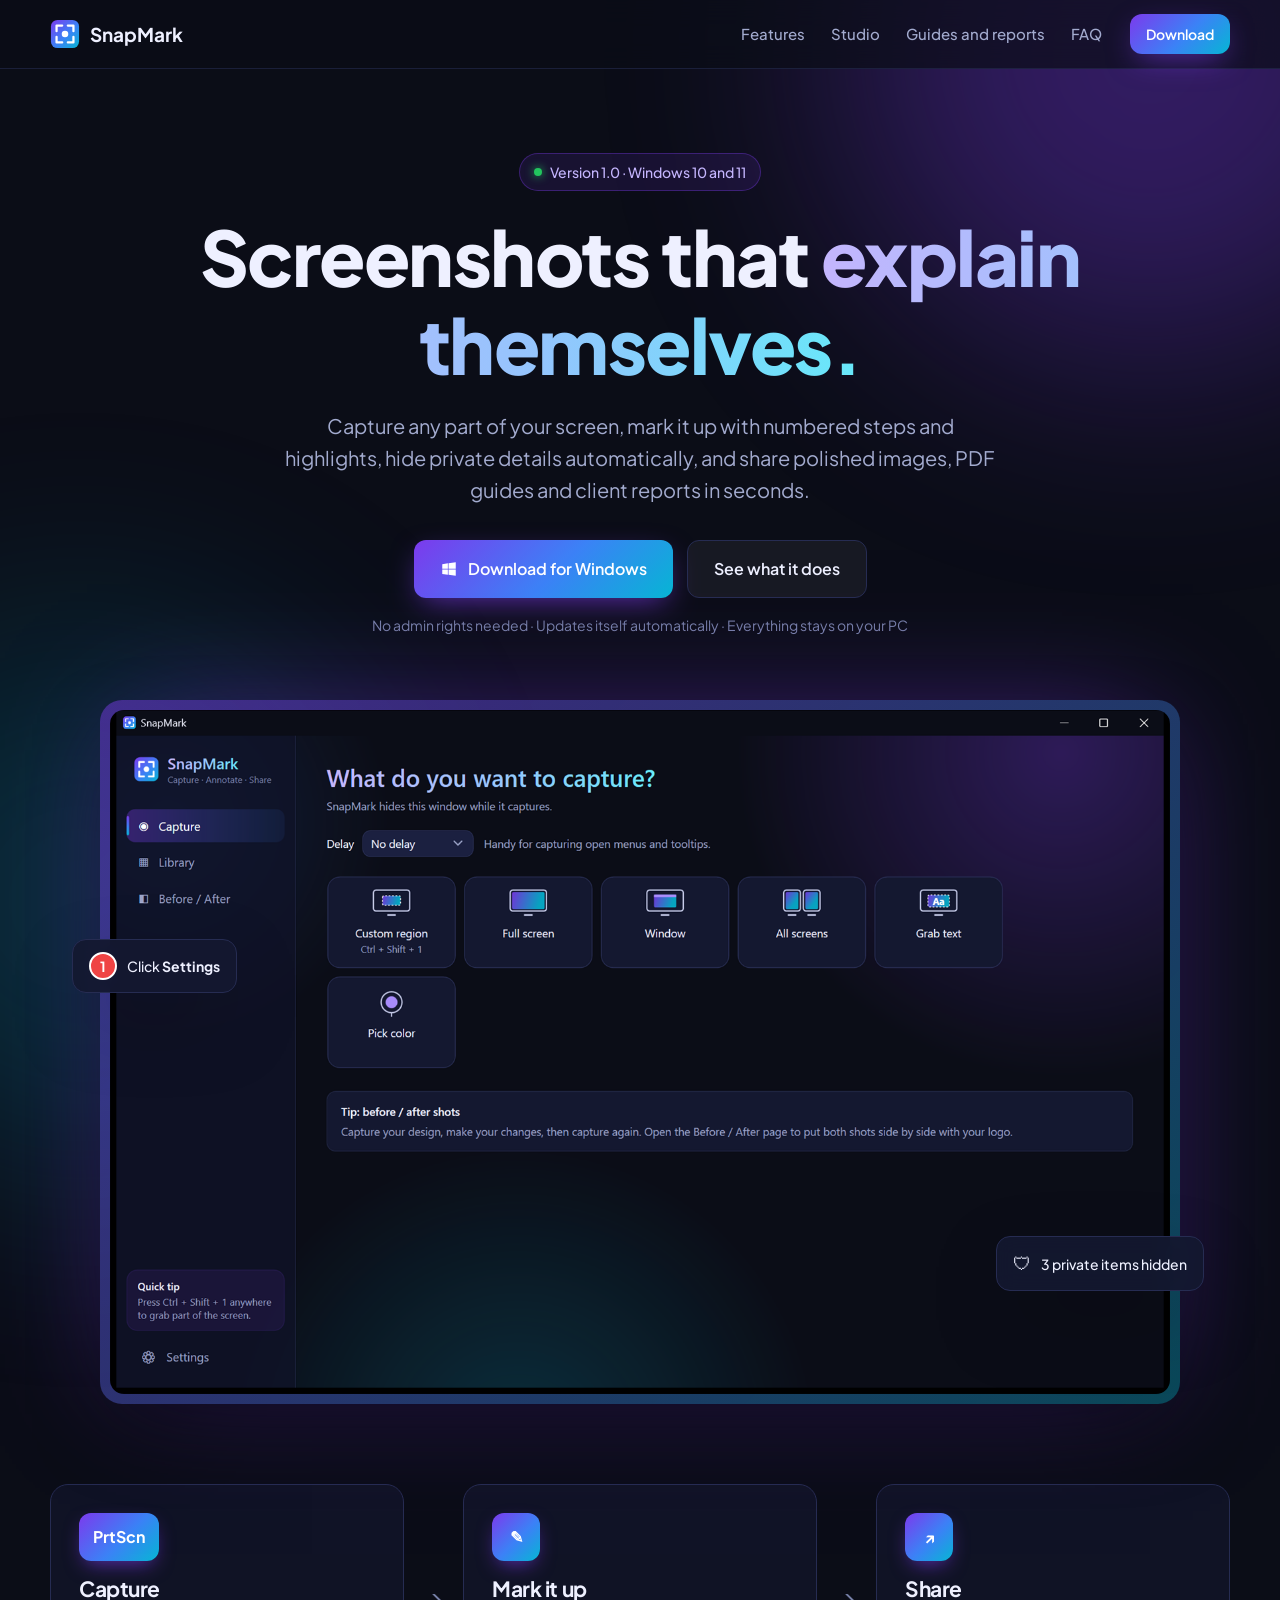
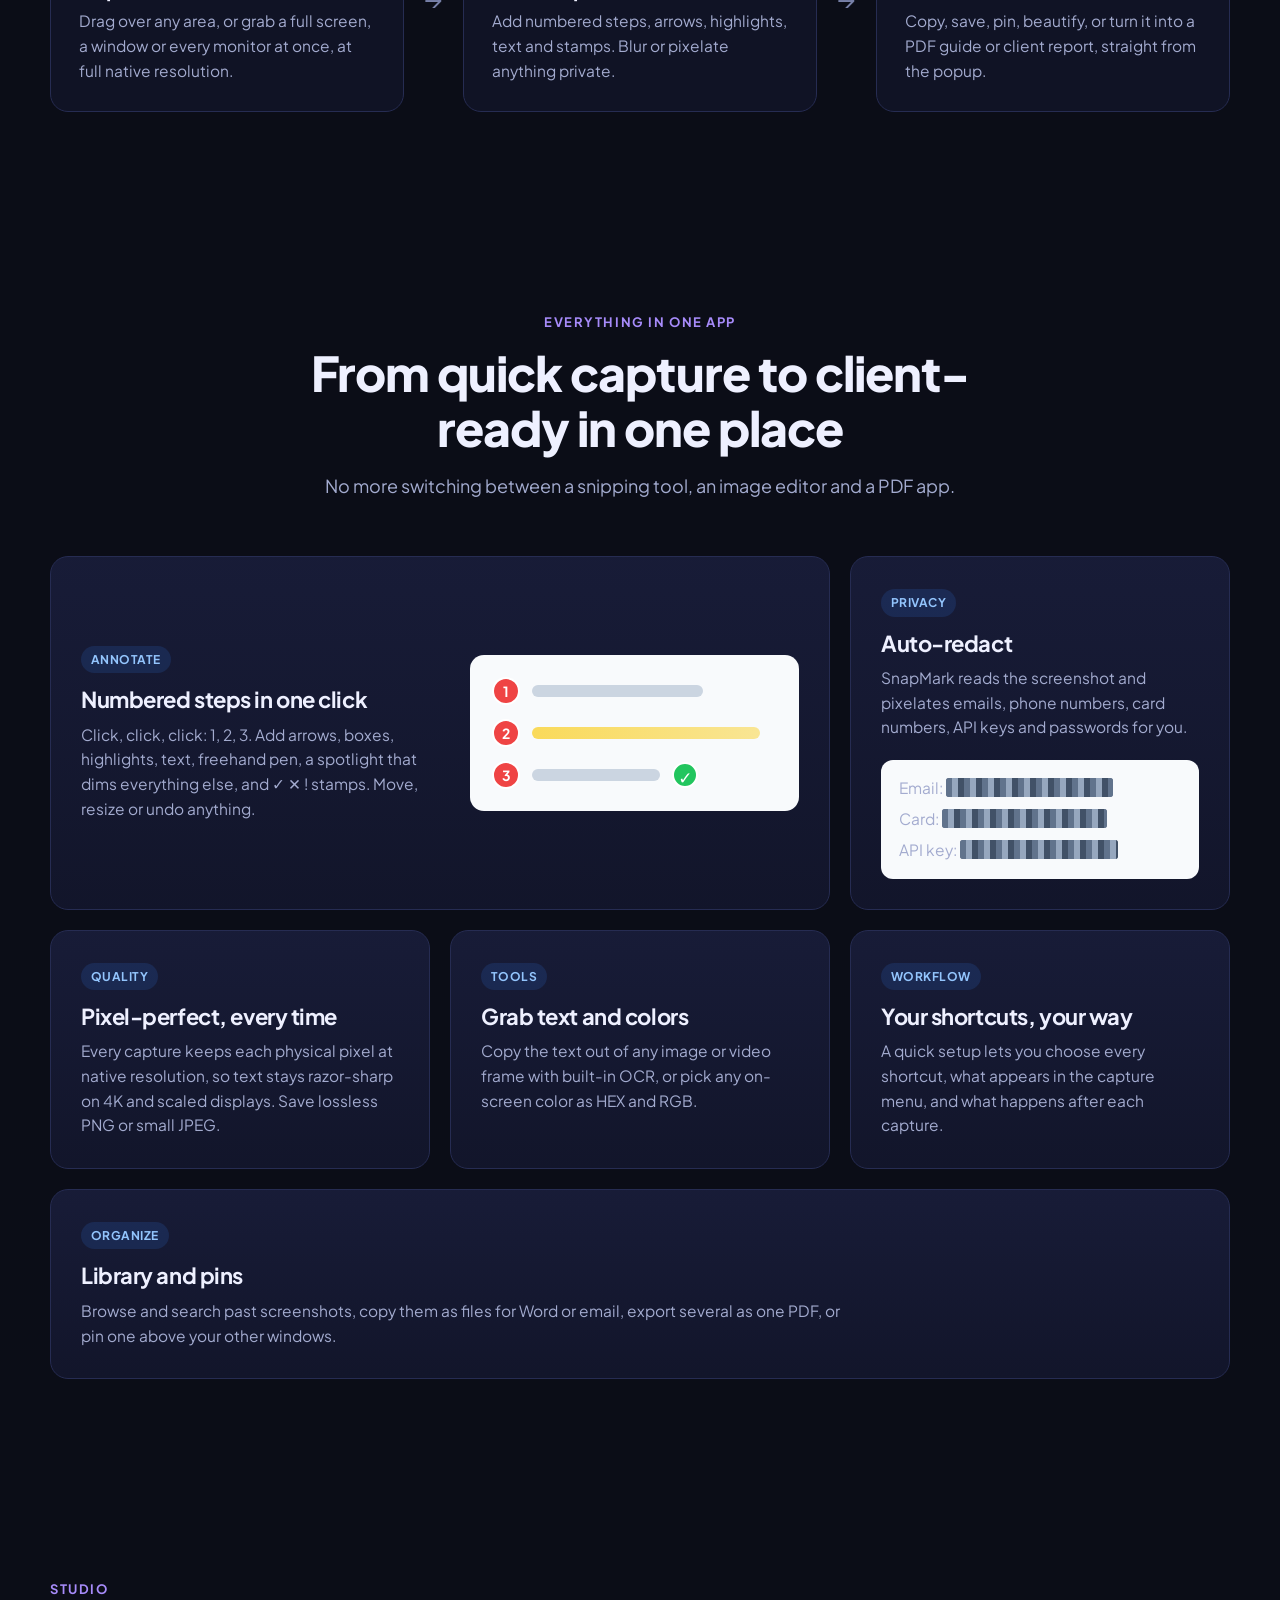
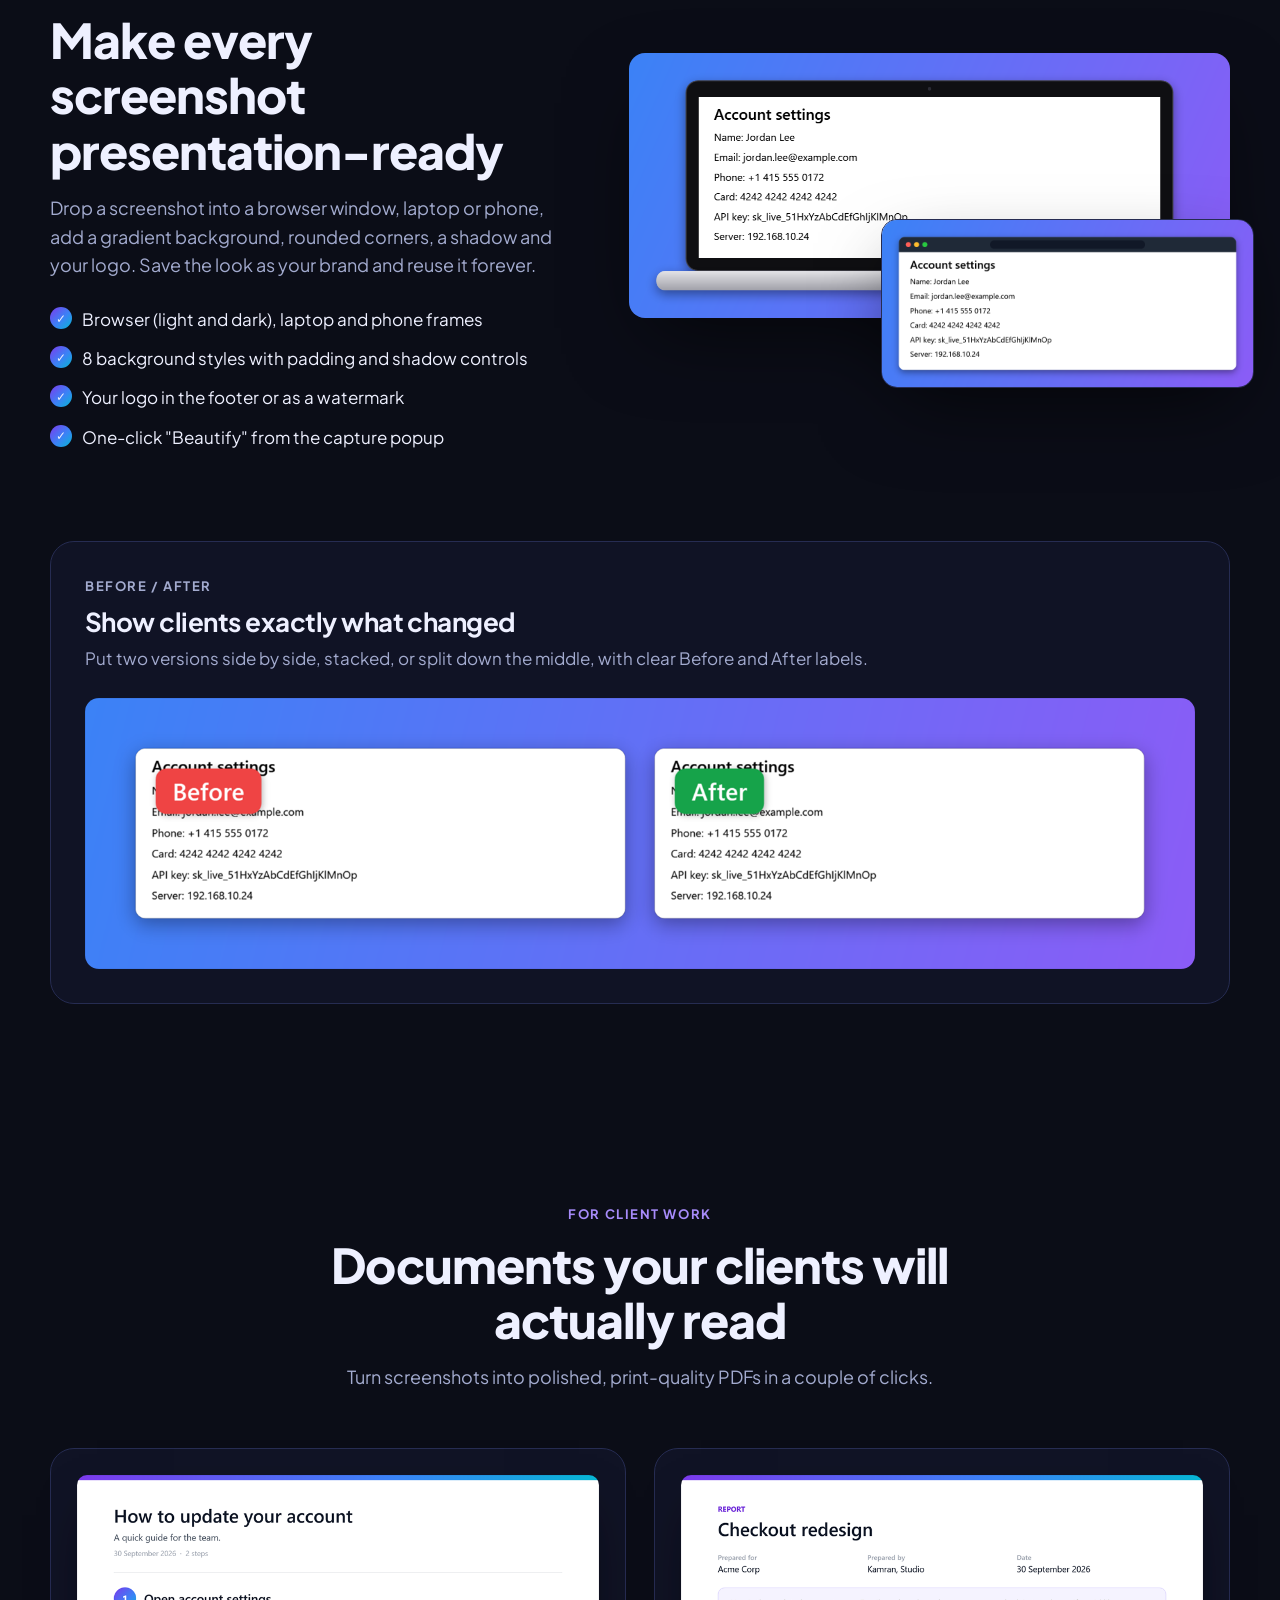
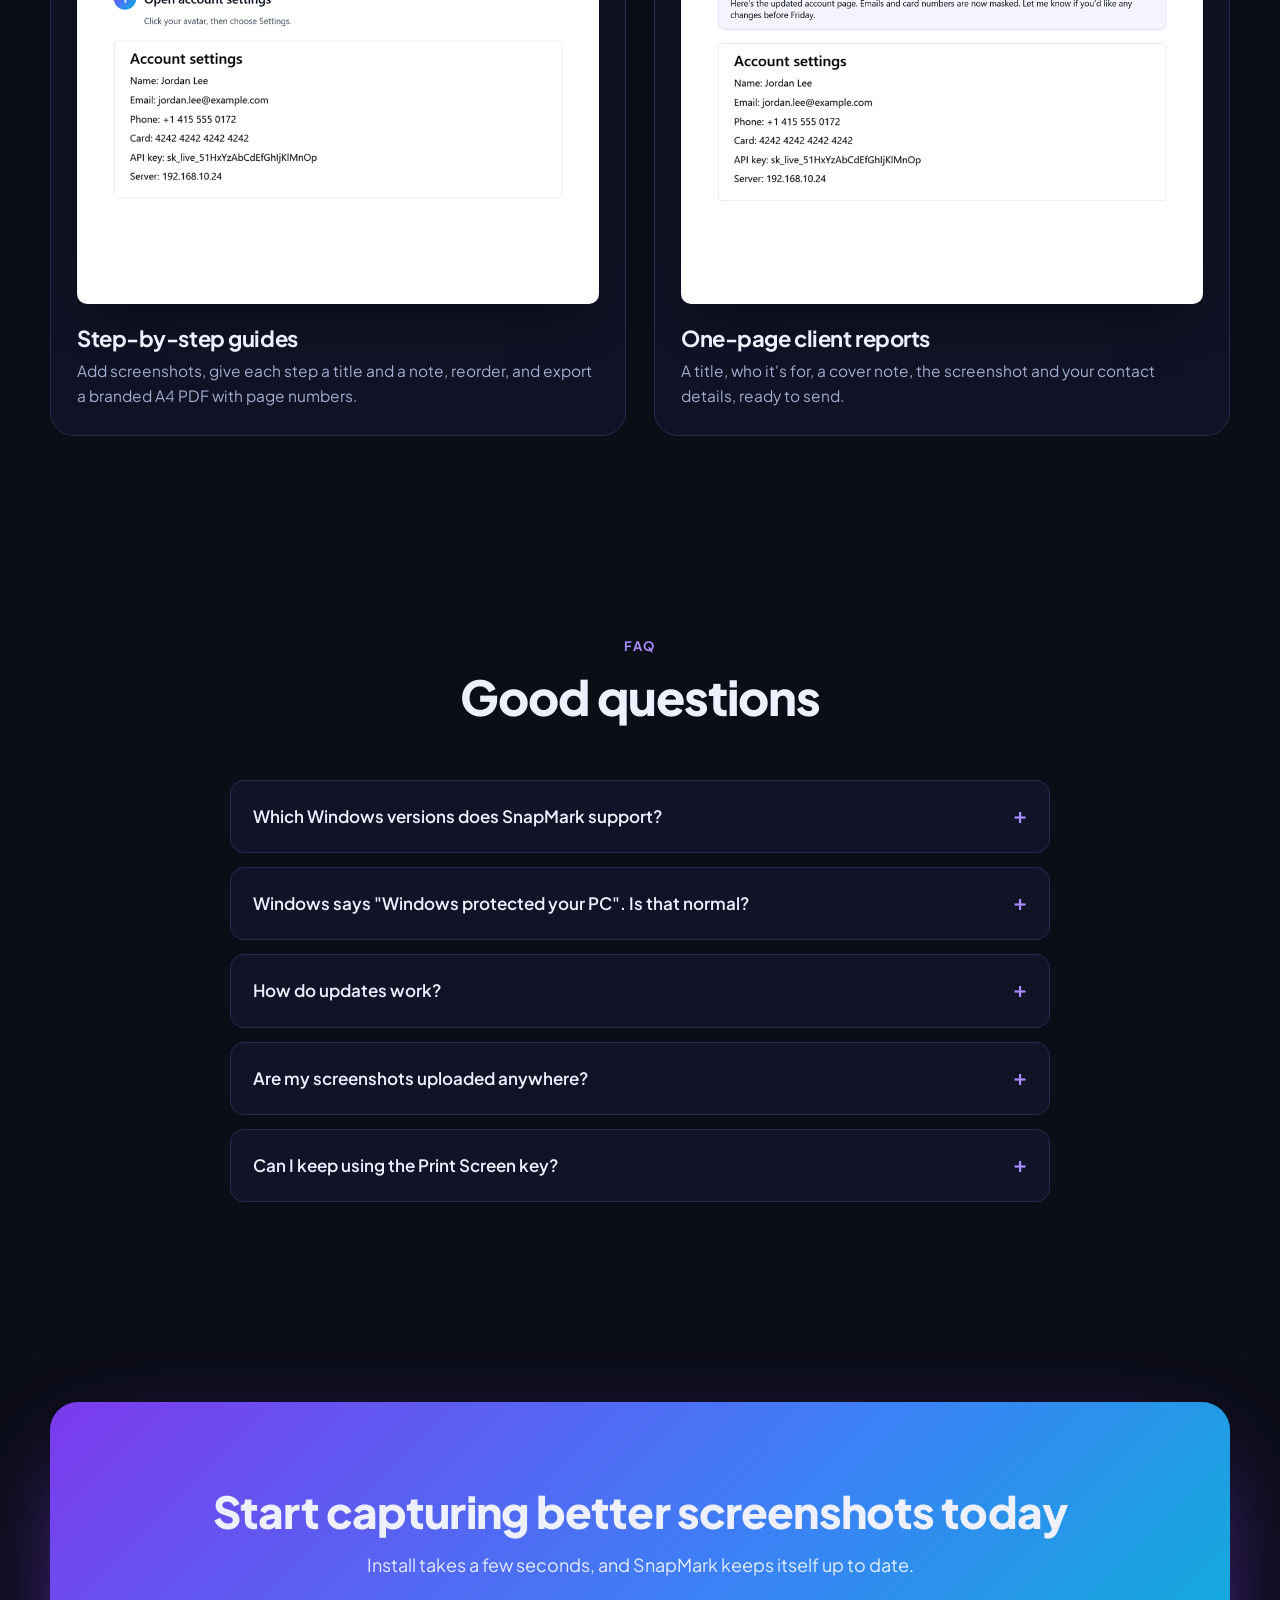
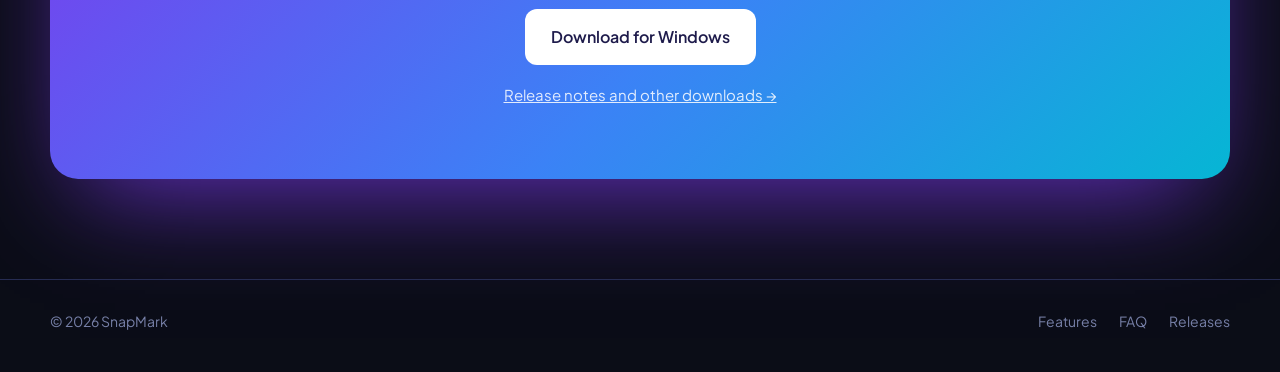
==== index.html @ e8f39f3c "Add SnapMark landing page Static site: hero with the app window, how it works, feature grid, studio " ====
<!doctype html>
<html lang="en">
<head>
  <meta charset="utf-8">
  <meta name="viewport" content="width=device-width, initial-scale=1">
  <title>SnapMark: screenshots that explain themselves</title>
  <meta name="description" content="SnapMark is an all-in-one screen capture app for Windows: numbered steps, highlights, auto-redact, beautiful device mockups, before/after comparisons, step-by-step PDF guides and client reports.">
  <meta name="theme-color" content="#0B0D17">
  <meta property="og:title" content="SnapMark: screenshots that explain themselves">
  <meta property="og:description" content="Capture, annotate and share polished screenshots on Windows. Steps, redaction, mockups, PDF guides and client reports in one app.">
  <meta property="og:image" content="assets/img/app-window.png">
  <meta property="og:type" content="website">
  <link rel="icon" href="favicon.ico">
  <link rel="preconnect" href="https://fonts.googleapis.com">
  <link rel="preconnect" href="https://fonts.gstatic.com" crossorigin>
  <link href="https://fonts.googleapis.com/css2?family=Plus+Jakarta+Sans:wght@400;500;600;700;800&display=swap" rel="stylesheet">
  <link rel="stylesheet" href="styles.css">
  <script>document.documentElement.classList.add('js');</script>
</head>
<body>
  <div class="glow glow-a" aria-hidden="true"></div>
  <div class="glow glow-b" aria-hidden="true"></div>

  <!-- Navigation -->
  <header class="nav" id="top">
    <div class="container nav-inner">
      <a class="brand" href="#top" aria-label="SnapMark home">
        <svg class="logo" viewBox="0 0 32 32" aria-hidden="true">
          <defs>
            <linearGradient id="lg" x1="0" y1="0" x2="1" y2="1">
              <stop offset="0" stop-color="#7C3AED"/><stop offset=".55" stop-color="#3B82F6"/><stop offset="1" stop-color="#06B6D4"/>
            </linearGradient>
          </defs>
          <rect x="1" y="1" width="30" height="30" rx="7" fill="url(#lg)"/>
          <path d="M7 13V7h6M19 7h6v6M7 19v6h6M25 19v6h-6" fill="none" stroke="#fff" stroke-width="2.4" stroke-linecap="round" stroke-linejoin="round"/>
          <circle cx="16" cy="16" r="3.5" fill="#fff"/>
        </svg>
        <span>SnapMark</span>
      </a>
      <nav class="nav-links" aria-label="Main">
        <a href="#features">Features</a>
        <a href="#studio">Studio</a>
        <a href="#share">Guides and reports</a>
        <a href="#faq">FAQ</a>
      </nav>
      <a class="btn btn-primary btn-sm" href="https://github.com/kamrancreation/SnapMark-releases/releases/latest/download/SnapMark-win-Setup.exe">Download</a>
    </div>
  </header>

  <main>
    <!-- Hero -->
    <section class="hero">
      <div class="container hero-inner">
        <p class="pill reveal"><span class="dot"></span> Version 1.0 · Windows 10 and 11</p>
        <h1 class="reveal">Screenshots that <span class="gradient-text">explain themselves.</span></h1>
        <p class="lead reveal">Capture any part of your screen, mark it up with numbered steps and highlights, hide private details automatically, and share polished images, PDF guides and client reports in seconds.</p>
        <div class="hero-cta reveal">
          <a class="btn btn-primary btn-lg" href="https://github.com/kamrancreation/SnapMark-releases/releases/latest/download/SnapMark-win-Setup.exe">
            <svg viewBox="0 0 24 24" aria-hidden="true"><path d="M3 5.5 10.5 4.4v7.1H3V5.5Zm0 13 7.5 1.1v-7H3v5.9Zm8.4 1.2L21 21v-8.4h-9.6v7.1Zm0-15.4v7.2H21V3l-9.6 1.3Z" fill="currentColor"/></svg>
            Download for Windows
          </a>
          <a class="btn btn-ghost btn-lg" href="#features">See what it does</a>
        </div>
        <p class="fine reveal">No admin rights needed · Updates itself automatically · Everything stays on your PC</p>

        <div class="hero-shot reveal">
          <div class="shot-frame">
            <img src="assets/img/app-window.png" width="1600" height="1032" alt="The SnapMark app window, showing capture options for custom region, full screen, window, all screens, grab text and pick color.">
          </div>
          <div class="float-card float-a" aria-hidden="true">
            <span class="step-badge">1</span><span>Click <b>Settings</b></span>
          </div>
          <div class="float-card float-b" aria-hidden="true">
            <span class="shield">🛡</span><span>3 private items hidden</span>
          </div>
        </div>
      </div>
    </section>

    <!-- How it works -->
    <section class="section how">
      <div class="container">
        <div class="how-grid">
          <div class="how-step reveal">
            <kbd>PrtScn</kbd>
            <h3>Capture</h3>
            <p>Drag over any area, or grab a full screen, a window or every monitor at once, at full native resolution.</p>
          </div>
          <div class="how-arrow" aria-hidden="true">→</div>
          <div class="how-step reveal">
            <span class="how-icon">✎</span>
            <h3>Mark it up</h3>
            <p>Add numbered steps, arrows, highlights, text and stamps. Blur or pixelate anything private.</p>
          </div>
          <div class="how-arrow" aria-hidden="true">→</div>
          <div class="how-step reveal">
            <span class="how-icon">↗</span>
            <h3>Share</h3>
            <p>Copy, save, pin, beautify, or turn it into a PDF guide or client report, straight from the popup.</p>
          </div>
        </div>
      </div>
    </section>

    <!-- Features -->
    <section class="section" id="features">
      <div class="container">
        <div class="section-head reveal">
          <p class="eyebrow">Everything in one app</p>
          <h2>From quick capture to client-ready in one place</h2>
          <p class="sub">No more switching between a snipping tool, an image editor and a PDF app.</p>
        </div>

        <div class="bento">
          <article class="card card-wide reveal">
            <div class="card-copy">
              <span class="tag">Annotate</span>
              <h3>Numbered steps in one click</h3>
              <p>Click, click, click: 1, 2, 3. Add arrows, boxes, highlights, text, freehand pen, a spotlight that dims everything else, and ✓ ✕ ! stamps. Move, resize or undo anything.</p>
            </div>
            <div class="steps-demo" aria-hidden="true">
              <div class="demo-line"><span class="step-badge">1</span><span class="bar w60"></span></div>
              <div class="demo-line"><span class="step-badge">2</span><span class="bar w80 hl"></span></div>
              <div class="demo-line"><span class="step-badge">3</span><span class="bar w45"></span><span class="stamp ok">✓</span></div>
            </div>
          </article>

          <article class="card reveal">
            <span class="tag">Privacy</span>
            <h3>Auto-redact</h3>
            <p>SnapMark reads the screenshot and pixelates emails, phone numbers, card numbers, API keys and passwords for you.</p>
            <div class="redact-demo" aria-hidden="true">
              <p>Email: <span class="px">jordan@example.com</span></p>
              <p>Card: <span class="px">4242 4242 4242 4242</span></p>
              <p>API key: <span class="px">sk_live_51HxYzAbCd</span></p>
            </div>
          </article>

          <article class="card reveal">
            <span class="tag">Quality</span>
            <h3>Pixel-perfect, every time</h3>
            <p>Every capture keeps each physical pixel at native resolution, so text stays razor-sharp on 4K and scaled displays. Save lossless PNG or small JPEG.</p>
          </article>

          <article class="card reveal">
            <span class="tag">Tools</span>
            <h3>Grab text and colors</h3>
            <p>Copy the text out of any image or video frame with built-in OCR, or pick any on-screen color as HEX and RGB.</p>
          </article>

          <article class="card reveal">
            <span class="tag">Workflow</span>
            <h3>Your shortcuts, your way</h3>
            <p>A quick setup lets you choose every shortcut, what appears in the capture menu, and what happens after each capture.</p>
          </article>

          <article class="card card-full reveal">
            <span class="tag">Organize</span>
            <h3>Library and pins</h3>
            <p>Browse and search past screenshots, copy them as files for Word or email, export several as one PDF, or pin one above your other windows.</p>
          </article>
        </div>
      </div>
    </section>

    <!-- Studio -->
    <section class="section" id="studio">
      <div class="container">
        <div class="split">
          <div class="split-copy reveal">
            <p class="eyebrow">Studio</p>
            <h2>Make every screenshot presentation-ready</h2>
            <p class="sub">Drop a screenshot into a browser window, laptop or phone, add a gradient background, rounded corners, a shadow and your logo. Save the look as your brand and reuse it forever.</p>
            <ul class="checks">
              <li>Browser (light and dark), laptop and phone frames</li>
              <li>8 background styles with padding and shadow controls</li>
              <li>Your logo in the footer or as a watermark</li>
              <li>One-click "Beautify" from the capture popup</li>
            </ul>
          </div>
          <div class="mockup-stack reveal">
            <img class="m1" src="assets/img/mockup-laptop.png" width="1171" height="516" alt="A screenshot shown inside a laptop frame on a blue-violet gradient background.">
            <img class="m2" src="assets/img/mockup-browser.png" width="990" height="444" alt="A screenshot shown inside a dark browser window frame.">
          </div>
        </div>

        <div class="before-after reveal">
          <div class="ba-copy">
            <p class="eyebrow">Before / After</p>
            <h3>Show clients exactly what changed</h3>
            <p>Put two versions side by side, stacked, or split down the middle, with clear Before and After labels.</p>
          </div>
          <img src="assets/img/before-after.png" width="1600" height="391" alt="Two screenshots side by side labelled Before and After on a gradient background.">
        </div>
      </div>
    </section>

    <!-- Guides and reports -->
    <section class="section" id="share">
      <div class="container">
        <div class="section-head reveal">
          <p class="eyebrow">For client work</p>
          <h2>Documents your clients will actually read</h2>
          <p class="sub">Turn screenshots into polished, print-quality PDFs in a couple of clicks.</p>
        </div>
        <div class="docs">
          <figure class="doc reveal">
            <img src="assets/img/step-guide.png" width="900" height="1273" alt="An A4 step-by-step guide page with a title, a numbered step, a note and a screenshot.">
            <figcaption>
              <h3>Step-by-step guides</h3>
              <p>Add screenshots, give each step a title and a note, reorder, and export a branded A4 PDF with page numbers.</p>
            </figcaption>
          </figure>
          <figure class="doc reveal">
            <img src="assets/img/client-report.png" width="900" height="1273" alt="A one-page client report with a title, prepared for and by, date, a cover note, a screenshot and contact details.">
            <figcaption>
              <h3>One-page client reports</h3>
              <p>A title, who it's for, a cover note, the screenshot and your contact details, ready to send.</p>
            </figcaption>
          </figure>
        </div>
      </div>
    </section>

    <!-- FAQ -->
    <section class="section" id="faq">
      <div class="container narrow">
        <div class="section-head reveal">
          <p class="eyebrow">FAQ</p>
          <h2>Good questions</h2>
        </div>
        <div class="faq">
          <details class="reveal">
            <summary>Which Windows versions does SnapMark support?</summary>
            <p>Windows 10 (version 1809 or later) and Windows 11, 64-bit. Nothing else needs installing; SnapMark includes everything it needs.</p>
          </details>
          <details class="reveal">
            <summary>Windows says "Windows protected your PC". Is that normal?</summary>
            <p>Yes. The installer isn't code-signed yet, so Windows SmartScreen shows a warning for new apps. Click <b>More info → Run anyway</b> to continue.</p>
          </details>
          <details class="reveal">
            <summary>How do updates work?</summary>
            <p>SnapMark checks for new versions in the background, downloads them quietly, and asks you to restart when an update is ready. You can also check any time in Settings → About and updates.</p>
          </details>
          <details class="reveal">
            <summary>Are my screenshots uploaded anywhere?</summary>
            <p>No. Screenshots, text recognition and redaction all happen on your PC. There's no account and nothing is sent to a server; the only network request is the update check.</p>
          </details>
          <details class="reveal">
            <summary>Can I keep using the Print Screen key?</summary>
            <p>Yes. If Windows' Snipping Tool already uses PrtScn, turn it off in Windows Settings → Accessibility → Keyboard, or pick a different shortcut in SnapMark's setup.</p>
          </details>
        </div>
      </div>
    </section>

    <!-- Final call to action -->
    <section class="section">
      <div class="container">
        <div class="cta reveal">
          <h2>Start capturing better screenshots today</h2>
          <p>Install takes a few seconds, and SnapMark keeps itself up to date.</p>
          <a class="btn btn-light btn-lg" href="https://github.com/kamrancreation/SnapMark-releases/releases/latest/download/SnapMark-win-Setup.exe">Download for Windows</a>
          <a class="cta-link" href="https://github.com/kamrancreation/SnapMark-releases/releases/latest">Release notes and other downloads →</a>
        </div>
      </div>
    </section>
  </main>

  <footer class="footer">
    <div class="container footer-inner">
      <span>© <span id="year">2026</span> SnapMark</span>
      <nav aria-label="Footer">
        <a href="#features">Features</a>
        <a href="#faq">FAQ</a>
        <a href="https://github.com/kamrancreation/SnapMark-releases/releases/latest">Releases</a>
      </nav>
    </div>
  </footer>

  <script src="script.js"></script>
</body>
</html>
---- styles.css ----
:root {
  --bg: #0b0d17;
  --bg-2: #10132a;
  --surface: #141830;
  --surface-2: #1b2040;
  --border: #262c52;
  --text: #eef0ff;
  --muted: #a3abcf;
  --faint: #7780a8;
  --violet: #7c3aed;
  --blue: #3b82f6;
  --cyan: #06b6d4;
  --grad: linear-gradient(135deg, #7c3aed 0%, #3b82f6 55%, #06b6d4 100%);
  --grad-text: linear-gradient(90deg, #c4b5fd, #93c5fd 55%, #67e8f9);
  --radius: 18px;
  --shadow: 0 30px 80px -20px rgba(0, 0, 0, .6);
}

*, *::before, *::after { box-sizing: border-box; }
html { scroll-behavior: smooth; }
body {
  margin: 0;
  background: var(--bg);
  color: var(--text);
  font-family: "Plus Jakarta Sans", "Segoe UI", system-ui, sans-serif;
  font-size: 17px;
  line-height: 1.6;
  overflow-x: hidden;
  -webkit-font-smoothing: antialiased;
}
img { max-width: 100%; height: auto; display: block; }
a { color: inherit; }
h1, h2, h3 { line-height: 1.15; margin: 0; letter-spacing: -0.02em; }
p { margin: 0; }

.container { width: min(1180px, 100% - 40px); margin-inline: auto; }
.narrow { width: min(820px, 100% - 40px); }

/* Background glows */
.glow { position: fixed; border-radius: 50%; filter: blur(120px); pointer-events: none; z-index: -1; opacity: .55; }
.glow-a { width: 620px; height: 620px; background: #7c3aed; top: -260px; right: -180px; opacity: .35; }
.glow-b { width: 560px; height: 560px; background: #06b6d4; bottom: -280px; left: -200px; opacity: .18; }

/* Buttons */
.btn {
  display: inline-flex; align-items: center; gap: 10px;
  border-radius: 12px; font-weight: 600; text-decoration: none;
  transition: transform .2s ease, box-shadow .2s ease, background .2s ease;
}
.btn svg { width: 18px; height: 18px; }
.btn-sm { padding: 9px 16px; font-size: 14px; }
.btn-lg { padding: 15px 26px; font-size: 16px; }
.btn-primary { background: var(--grad); color: #fff; box-shadow: 0 10px 30px -8px rgba(124, 58, 237, .7); }
.btn-primary:hover { transform: translateY(-2px); box-shadow: 0 16px 40px -8px rgba(124, 58, 237, .85); }
.btn-ghost { background: rgba(255, 255, 255, .05); border: 1px solid var(--border); color: var(--text); }
.btn-ghost:hover { background: rgba(255, 255, 255, .09); }
.btn-light { background: #fff; color: #1e1b4b; }
.btn-light:hover { transform: translateY(-2px); }
.btn:focus-visible, a:focus-visible, summary:focus-visible { outline: 2px solid #a78bfa; outline-offset: 3px; }

/* Navigation */
.nav { position: sticky; top: 0; z-index: 50; backdrop-filter: blur(14px); background: rgba(11, 13, 23, .7); border-bottom: 1px solid rgba(38, 44, 82, .6); }
.nav-inner { display: flex; align-items: center; gap: 28px; height: 68px; }
.brand { display: flex; align-items: center; gap: 10px; font-weight: 700; font-size: 19px; text-decoration: none; }
.logo { width: 30px; height: 30px; }
.nav-links { display: flex; gap: 26px; margin-left: auto; }
.nav-links a { color: var(--muted); text-decoration: none; font-size: 15px; font-weight: 500; }
.nav-links a:hover { color: var(--text); }

/* Hero */
.hero { padding: 84px 0 40px; text-align: center; }
.pill {
  display: inline-flex; align-items: center; gap: 8px; padding: 7px 14px; border-radius: 999px;
  background: rgba(124, 58, 237, .12); border: 1px solid rgba(124, 58, 237, .35); color: #c4b5fd; font-size: 14px; font-weight: 500;
}
.dot { width: 8px; height: 8px; border-radius: 50%; background: #22c55e; box-shadow: 0 0 10px #22c55e; }
.hero h1 { font-size: clamp(40px, 7vw, 76px); font-weight: 800; margin-top: 22px; }
.gradient-text { background: var(--grad-text); -webkit-background-clip: text; background-clip: text; color: transparent; }
.lead { max-width: 720px; margin: 22px auto 0; color: var(--muted); font-size: clamp(17px, 2vw, 20px); }
.hero-cta { display: flex; gap: 14px; justify-content: center; flex-wrap: wrap; margin-top: 34px; }
.fine { color: var(--faint); font-size: 14px; margin-top: 16px; }

.hero-shot { position: relative; margin: 64px auto 0; max-width: 1080px; }
.shot-frame {
  padding: 10px; border-radius: 22px;
  background: linear-gradient(135deg, rgba(124, 58, 237, .5), rgba(6, 182, 212, .35));
  box-shadow: var(--shadow), 0 0 120px -30px rgba(124, 58, 237, .6);
}
.shot-frame img { border-radius: 14px; }
.float-card {
  position: absolute; display: flex; align-items: center; gap: 10px; padding: 12px 16px; border-radius: 14px;
  background: rgba(20, 24, 48, .92); border: 1px solid var(--border); box-shadow: var(--shadow);
  font-size: 14px; font-weight: 500; backdrop-filter: blur(10px); animation: float 6s ease-in-out infinite;
}
.float-a { left: -28px; top: 34%; }
.float-b { right: -24px; bottom: 16%; animation-delay: -3s; }
.shield { font-size: 18px; }
@keyframes float { 50% { transform: translateY(-10px); } }

.step-badge {
  display: inline-grid; place-items: center; width: 28px; height: 28px; flex: none; border-radius: 50%;
  background: #ef4444; color: #fff; font-size: 14px; font-weight: 700; border: 2px solid #fff;
}

/* Sections */
.section { padding: 100px 0; }
.section-head { text-align: center; max-width: 760px; margin: 0 auto 56px; }
.eyebrow { color: #a78bfa; font-weight: 700; text-transform: uppercase; letter-spacing: .12em; font-size: 13px; }
.section h2 { font-size: clamp(30px, 4.5vw, 48px); font-weight: 800; margin-top: 12px; }
.sub { color: var(--muted); font-size: 18px; margin-top: 16px; }

/* How it works */
.how { padding-top: 40px; }
.how-grid { display: grid; grid-template-columns: 1fr auto 1fr auto 1fr; gap: 20px; align-items: center; }
.how-step { padding: 28px; border-radius: var(--radius); background: rgba(20, 24, 48, .6); border: 1px solid var(--border); height: 100%; }
.how-step h3 { font-size: 21px; margin: 16px 0 8px; }
.how-step p { color: var(--muted); font-size: 15.5px; }
.how-arrow { color: var(--faint); font-size: 26px; }
kbd, .how-icon {
  display: inline-grid; place-items: center; min-width: 48px; height: 48px; padding: 0 14px; border-radius: 12px;
  background: var(--grad); color: #fff; font: 700 16px "Plus Jakarta Sans", sans-serif; box-shadow: 0 8px 20px -6px rgba(124, 58, 237, .7);
}

/* Feature grid */
.bento { display: grid; grid-template-columns: repeat(3, 1fr); gap: 20px; }
.card {
  position: relative; padding: 30px; border-radius: var(--radius); overflow: hidden;
  background: linear-gradient(180deg, rgba(27, 32, 64, .8), rgba(20, 24, 48, .8));
  border: 1px solid var(--border); transition: transform .25s ease, border-color .25s ease;
}
.card:hover { transform: translateY(-4px); border-color: rgba(139, 92, 246, .6); }
.card h3 { font-size: 22px; margin: 14px 0 10px; }
.card p { color: var(--muted); font-size: 15.5px; }
.card-wide { grid-column: span 2; display: grid; grid-template-columns: 1.1fr 1fr; gap: 28px; align-items: center; }
.card-full { grid-column: 1 / -1; }
.card-full p { max-width: 760px; }
.tag {
  display: inline-block; padding: 4px 10px; border-radius: 999px; font-size: 12px; font-weight: 700; letter-spacing: .04em;
  background: rgba(59, 130, 246, .15); color: #93c5fd; text-transform: uppercase;
}

.steps-demo { padding: 22px; border-radius: 14px; background: #f8fafc; display: grid; gap: 14px; }
.demo-line { display: flex; align-items: center; gap: 12px; }
.bar { height: 12px; border-radius: 6px; background: #cbd5e1; }
.bar.hl { background: linear-gradient(90deg, rgba(250, 204, 21, .7), rgba(250, 204, 21, .45)); }
.w45 { width: 45%; } .w60 { width: 60%; } .w80 { width: 80%; }
.stamp { display: inline-grid; place-items: center; width: 26px; height: 26px; border-radius: 50%; color: #fff; font-weight: 700; border: 2px solid #fff; }
.stamp.ok { background: #22c55e; }

.redact-demo { margin-top: 20px; padding: 16px 18px; border-radius: 12px; background: #f8fafc; color: #111827; font-size: 14.5px; display: grid; gap: 6px; }
.px {
  color: transparent; border-radius: 3px; padding: 0 2px;
  background:
    repeating-linear-gradient(90deg, #64748b 0 6px, #94a3b8 6px 12px, #475569 12px 18px),
    #64748b;
  background-size: 18px 100%;
  filter: contrast(1.1);
}

/* Studio */
.split { display: grid; grid-template-columns: 1fr 1.15fr; gap: 56px; align-items: center; }
.checks { list-style: none; padding: 0; margin: 26px 0 0; display: grid; gap: 12px; }
.checks li { position: relative; padding-left: 32px; color: var(--text); }
.checks li::before {
  content: "✓"; position: absolute; left: 0; top: 1px; width: 22px; height: 22px; border-radius: 50%;
  display: grid; place-items: center; background: var(--grad); font-size: 12px; font-weight: 700;
}
.mockup-stack { position: relative; padding-bottom: 60px; }
.mockup-stack img { border-radius: 16px; box-shadow: var(--shadow); }
.mockup-stack .m2 { position: absolute; width: 62%; right: -4%; bottom: -10px; border: 1px solid var(--border); }

.before-after {
  margin-top: 90px; padding: 34px; border-radius: 24px; display: grid; gap: 26px;
  background: rgba(20, 24, 48, .6); border: 1px solid var(--border);
}
.ba-copy h3 { font-size: 26px; margin: 10px 0 8px; }
.ba-copy p { color: var(--muted); }
.before-after img { border-radius: 14px; }

/* Guides and reports */
.docs { display: grid; grid-template-columns: repeat(2, 1fr); gap: 28px; }
.doc { margin: 0; padding: 26px; border-radius: 24px; background: rgba(20, 24, 48, .6); border: 1px solid var(--border); }
.doc img { border-radius: 10px; box-shadow: 0 20px 50px -20px rgba(0, 0, 0, .7); aspect-ratio: 900 / 740; object-fit: cover; object-position: top; }
.doc h3 { font-size: 22px; margin: 22px 0 8px; }
.doc p { color: var(--muted); font-size: 15.5px; }

/* FAQ */
.faq { display: grid; gap: 14px; }
.faq details { border-radius: 14px; background: rgba(20, 24, 48, .7); border: 1px solid var(--border); padding: 4px 22px; }
.faq summary { cursor: pointer; list-style: none; padding: 18px 0; font-weight: 600; font-size: 17px; display: flex; justify-content: space-between; gap: 20px; }
.faq summary::-webkit-details-marker { display: none; }
.faq summary::after { content: "+"; color: #a78bfa; font-size: 22px; line-height: 1; transition: transform .2s ease; }
.faq details[open] summary::after { transform: rotate(45deg); }
.faq details p { color: var(--muted); padding-bottom: 20px; }

/* Final call to action */
.cta {
  text-align: center; padding: 72px 30px; border-radius: 28px; background: var(--grad);
  box-shadow: 0 40px 100px -30px rgba(124, 58, 237, .8);
}
.cta h2 { font-size: clamp(28px, 4vw, 44px); font-weight: 800; }
.cta p { margin: 14px auto 30px; color: rgba(255, 255, 255, .85); font-size: 18px; }
.cta-link { display: block; margin-top: 18px; color: rgba(255, 255, 255, .85); font-size: 15px; }

/* Footer */
.footer { border-top: 1px solid var(--border); padding: 30px 0 40px; color: var(--faint); font-size: 14px; }
.footer-inner { display: flex; justify-content: space-between; gap: 20px; flex-wrap: wrap; }
.footer nav { display: flex; gap: 22px; }
.footer a { text-decoration: none; }
.footer a:hover { color: var(--text); }

/* Scroll reveal (only when JavaScript is running) */
.js .reveal { opacity: 0; transform: translateY(24px); transition: opacity .7s ease, transform .7s ease; }
.js .reveal.visible { opacity: 1; transform: none; }

@media (prefers-reduced-motion: reduce) {
  html { scroll-behavior: auto; }
  .float-card { animation: none; }
  .js .reveal { opacity: 1; transform: none; transition: none; }
}

/* Tablet */
@media (max-width: 980px) {
  .nav-links { display: none; }
  .nav-inner .btn { margin-left: auto; }
  .bento { grid-template-columns: 1fr 1fr; }
  .card-wide { grid-column: span 2; }
  .split { grid-template-columns: 1fr; gap: 40px; }
  .float-a { left: 8px; } .float-b { right: 8px; }
}

/* Phone */
@media (max-width: 680px) {
  body { font-size: 16px; }
  .hero { padding-top: 56px; }
  .section { padding: 72px 0; }
  .how-grid { grid-template-columns: 1fr; }
  .how-arrow { transform: rotate(90deg); justify-self: center; }
  .bento, .docs { grid-template-columns: 1fr; }
  .card-wide { grid-column: auto; grid-template-columns: 1fr; }
  .float-card { display: none; }
  .mockup-stack { padding-bottom: 0; }
  .mockup-stack .m2 { position: static; width: 100%; margin-top: 16px; }
  .before-after, .doc { padding: 18px; }
  .btn-lg { width: 100%; justify-content: center; }
}
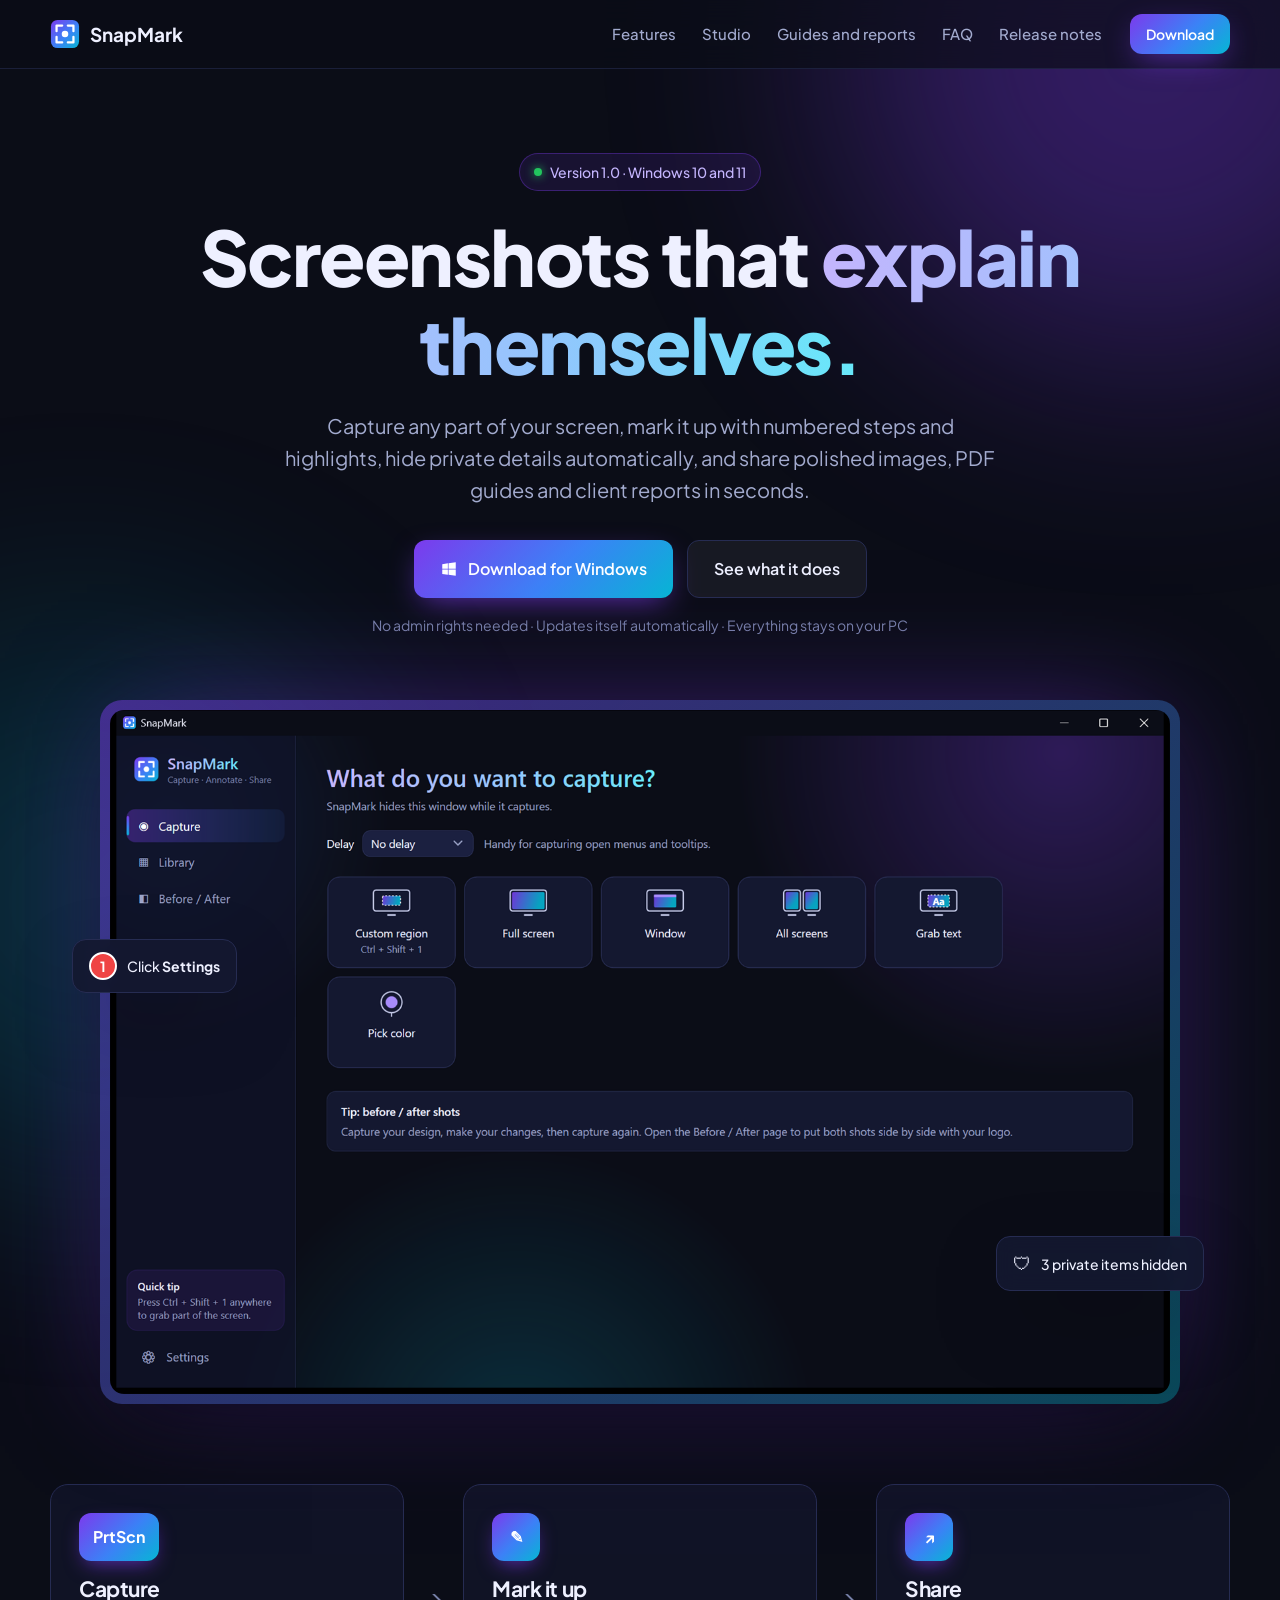
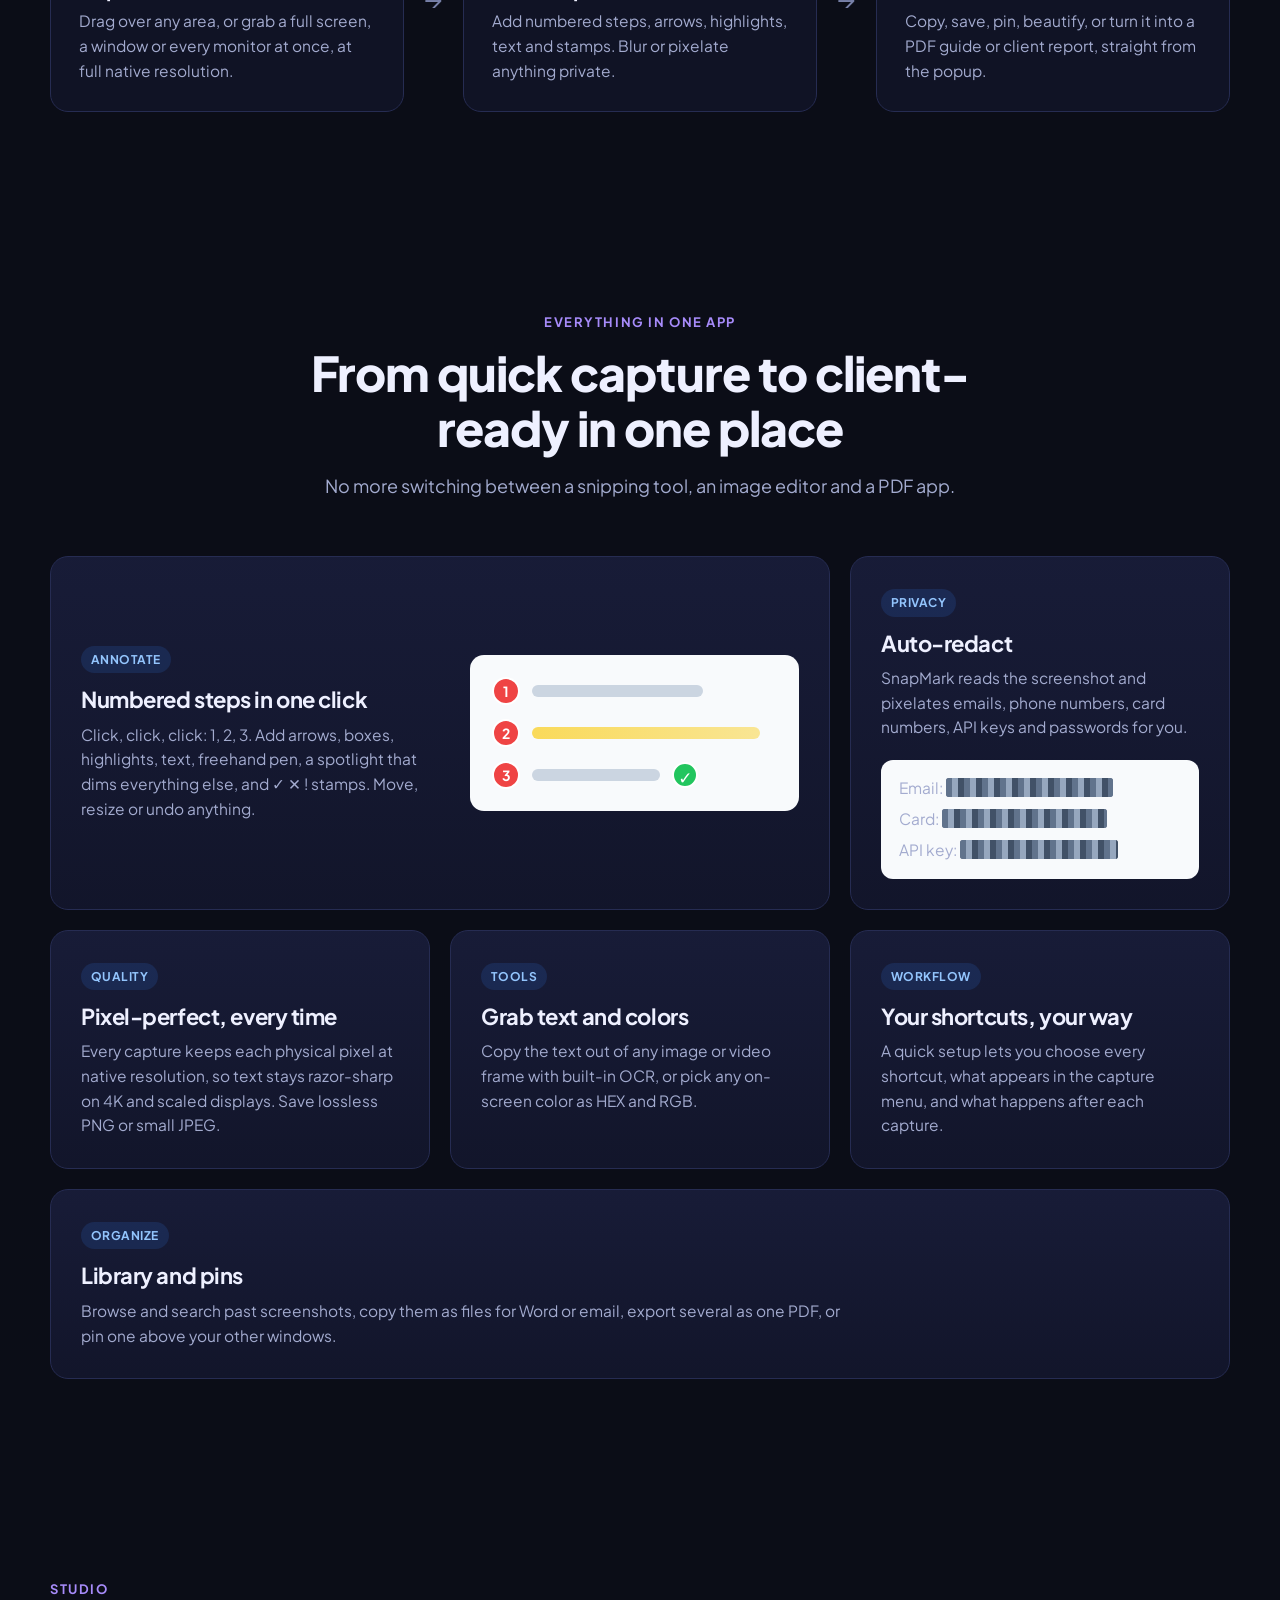
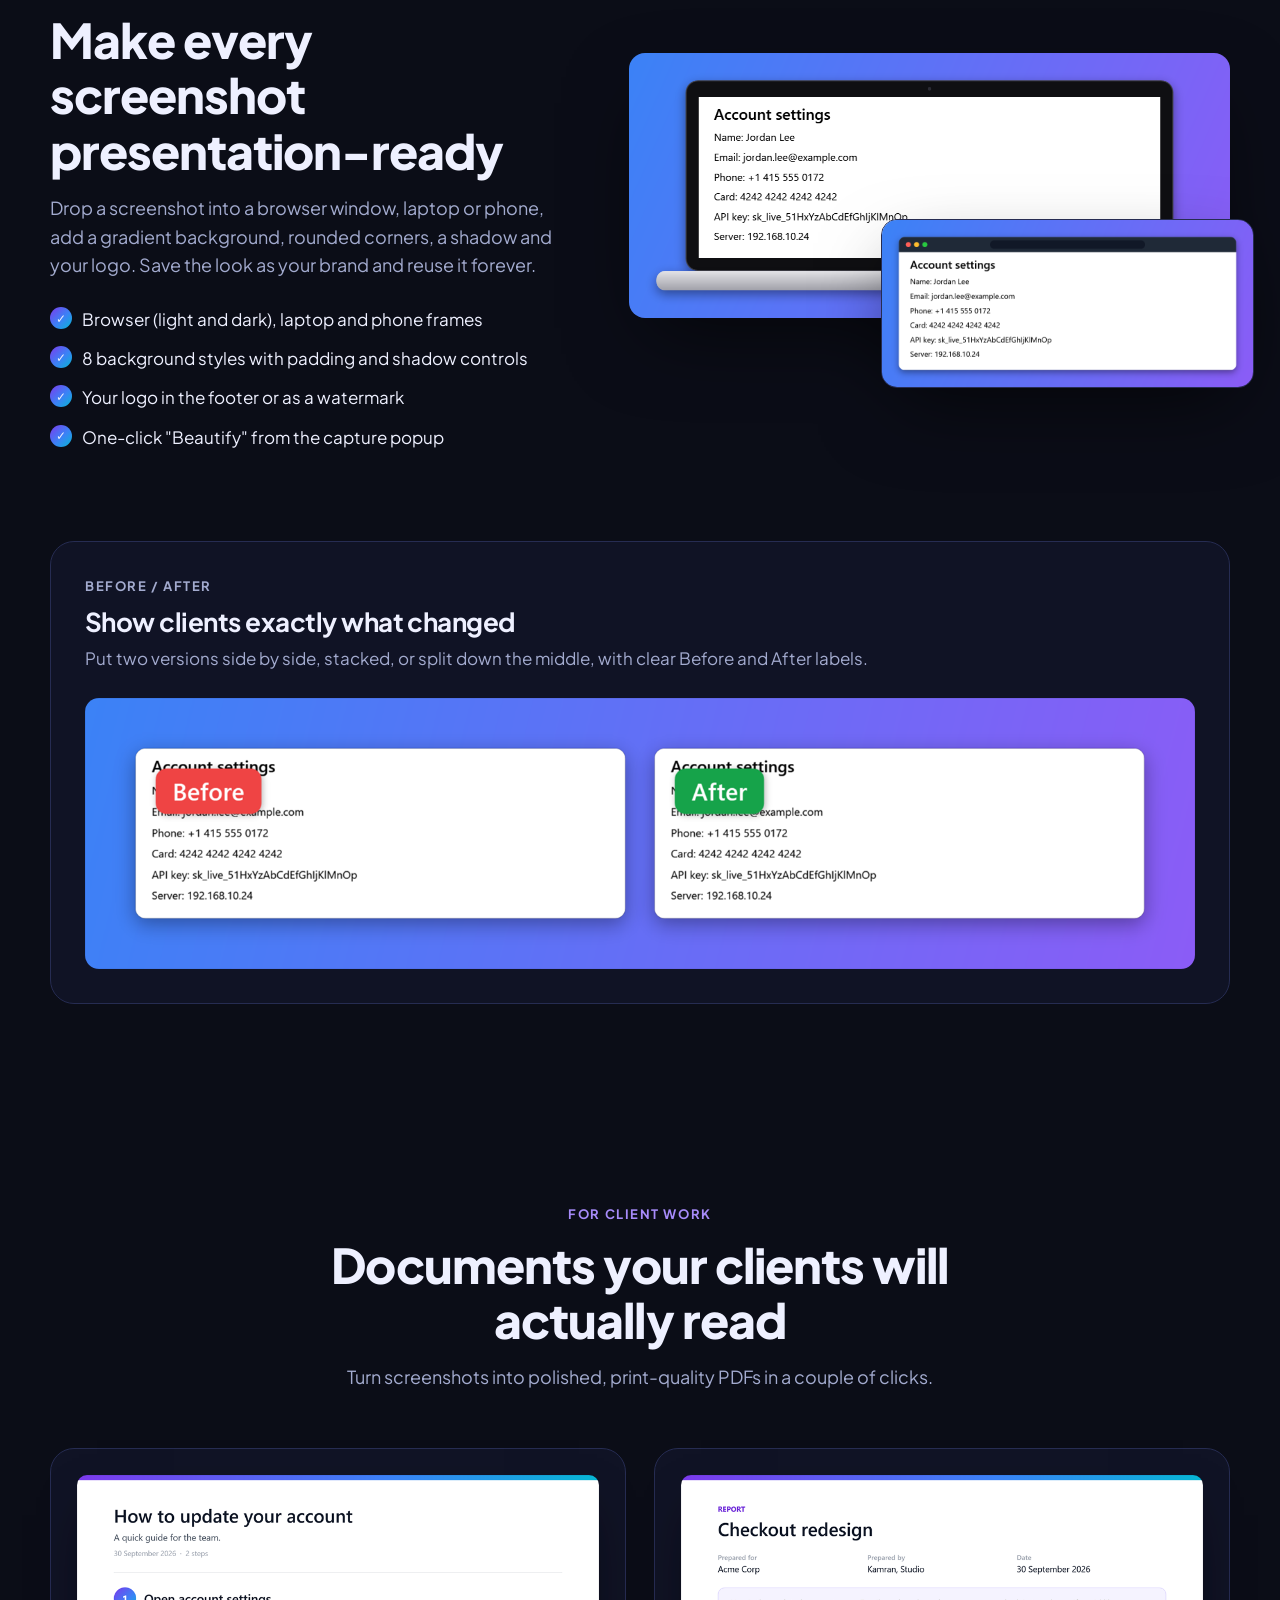
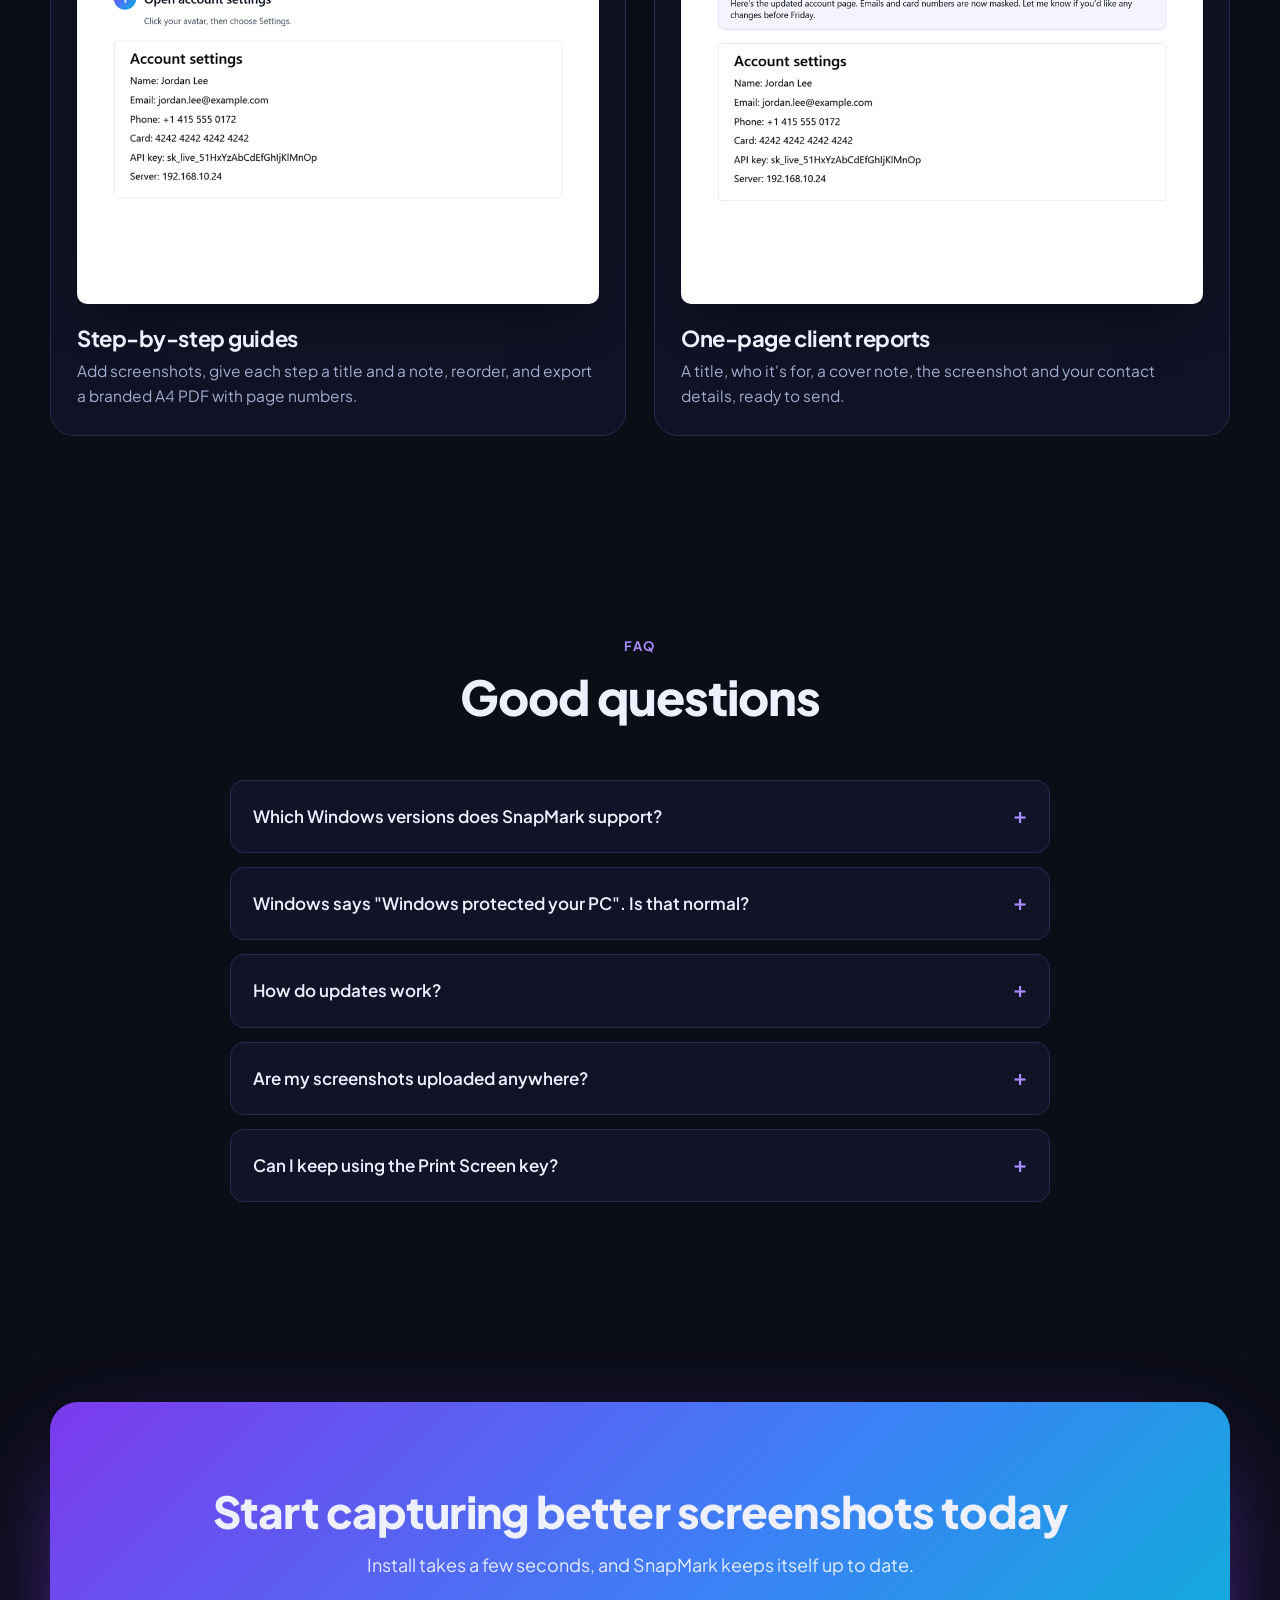
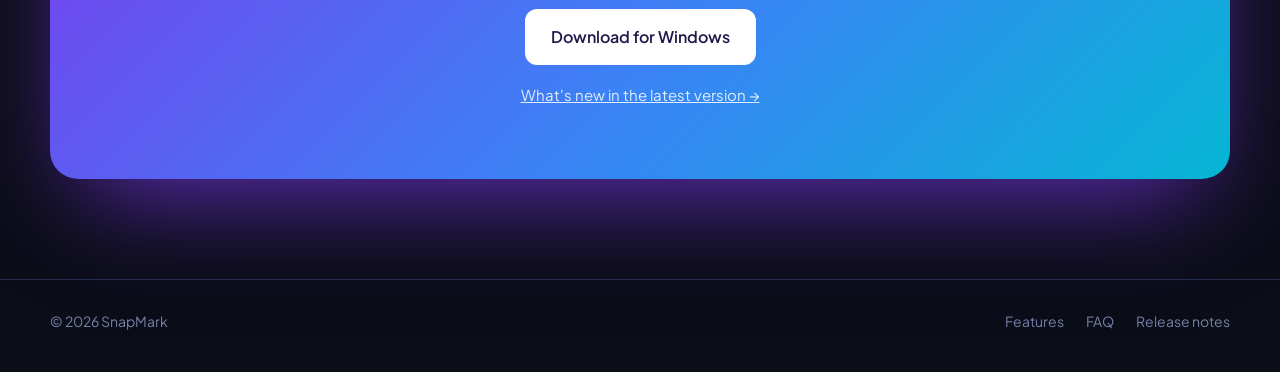
==== commit 4415e5fb: "Add release notes page for 1.0.1 and 1.0.0" ====
--- a/index.html
+++ b/index.html
@@ -10,6 +10,8 @@
   <meta property="og:description" content="Capture, annotate and share polished screenshots on Windows. Steps, redaction, mockups, PDF guides and client reports in one app.">
   <meta property="og:image" content="assets/img/app-window.png">
   <meta property="og:type" content="website">
+  <meta property="og:url" content="https://snapmark-omega.vercel.app/">
+  <link rel="canonical" href="https://snapmark-omega.vercel.app/">
   <link rel="icon" href="favicon.ico">
   <link rel="preconnect" href="https://fonts.googleapis.com">
   <link rel="preconnect" href="https://fonts.gstatic.com" crossorigin>
@@ -42,6 +44,7 @@
         <a href="#studio">Studio</a>
         <a href="#share">Guides and reports</a>
         <a href="#faq">FAQ</a>
+        <a href="changelog">Release notes</a>
       </nav>
       <a class="btn btn-primary btn-sm" href="https://github.com/kamrancreation/SnapMark-releases/releases/latest/download/SnapMark-win-Setup.exe">Download</a>
     </div>
@@ -261,7 +264,7 @@
           <h2>Start capturing better screenshots today</h2>
           <p>Install takes a few seconds, and SnapMark keeps itself up to date.</p>
           <a class="btn btn-light btn-lg" href="https://github.com/kamrancreation/SnapMark-releases/releases/latest/download/SnapMark-win-Setup.exe">Download for Windows</a>
-          <a class="cta-link" href="https://github.com/kamrancreation/SnapMark-releases/releases/latest">Release notes and other downloads →</a>
+          <a class="cta-link" href="changelog">What's new in the latest version →</a>
         </div>
       </div>
     </section>
@@ -273,7 +276,7 @@
       <nav aria-label="Footer">
         <a href="#features">Features</a>
         <a href="#faq">FAQ</a>
-        <a href="https://github.com/kamrancreation/SnapMark-releases/releases/latest">Releases</a>
+        <a href="changelog">Release notes</a>
       </nav>
     </div>
   </footer>
--- a/styles.css
+++ b/styles.css
@@ -202,6 +202,37 @@
 .cta p { margin: 14px auto 30px; color: rgba(255, 255, 255, .85); font-size: 18px; }
 .cta-link { display: block; margin-top: 18px; color: rgba(255, 255, 255, .85); font-size: 15px; }
 
+/* Release notes page */
+.changelog { padding-top: 80px; }
+.changelog-title { font-size: clamp(34px, 5vw, 54px); font-weight: 800; margin-top: 12px; }
+.nav-links a[aria-current="page"] { color: var(--text); }
+.releases { list-style: none; padding: 0; margin: 0; display: grid; gap: 28px; }
+.release {
+  display: grid; grid-template-columns: 170px 1fr; gap: 28px; padding: 30px; border-radius: 22px;
+  background: rgba(20, 24, 48, .7); border: 1px solid var(--border);
+}
+.release:first-child { border-color: rgba(139, 92, 246, .55); box-shadow: 0 0 60px -30px rgba(124, 58, 237, .8); }
+.release-meta { display: flex; flex-direction: column; gap: 8px; align-items: flex-start; }
+.version { font-size: 30px; font-weight: 800; background: var(--grad-text); -webkit-background-clip: text; background-clip: text; color: transparent; }
+.badge-latest { padding: 3px 10px; border-radius: 999px; background: rgba(34, 197, 94, .15); color: #86efac; font-size: 12px; font-weight: 700; }
+.release-meta time { color: var(--faint); font-size: 14px; }
+.release-body h2 { font-size: 24px; margin-bottom: 14px; }
+.release-body h3 { font-size: 15px; text-transform: uppercase; letter-spacing: .08em; color: #a78bfa; margin: 22px 0 8px; }
+.changes { margin: 0; padding-left: 20px; display: grid; gap: 10px; color: var(--muted); }
+.changes li::marker { color: #8b5cf6; }
+.changes b { color: var(--text); font-weight: 600; }
+.kind { display: inline-block; margin-right: 8px; padding: 1px 8px; border-radius: 6px; font-size: 12px; font-weight: 700; vertical-align: 1px; }
+.kind.new { background: rgba(139, 92, 246, .18); color: #c4b5fd; }
+.kind.improved { background: rgba(6, 182, 212, .15); color: #67e8f9; }
+.releases li.release > .release-body .changes li:has(.kind) { list-style: none; margin-left: -20px; }
+.changelog-footer { display: flex; flex-direction: column; align-items: center; gap: 14px; margin-top: 48px; }
+.cta-link-muted { color: var(--muted); font-size: 15px; }
+
+@media (max-width: 680px) {
+  .release { grid-template-columns: 1fr; gap: 14px; padding: 22px; }
+  .release-meta { flex-direction: row; align-items: center; flex-wrap: wrap; }
+}
+
 /* Footer */
 .footer { border-top: 1px solid var(--border); padding: 30px 0 40px; color: var(--faint); font-size: 14px; }
 .footer-inner { display: flex; justify-content: space-between; gap: 20px; flex-wrap: wrap; }
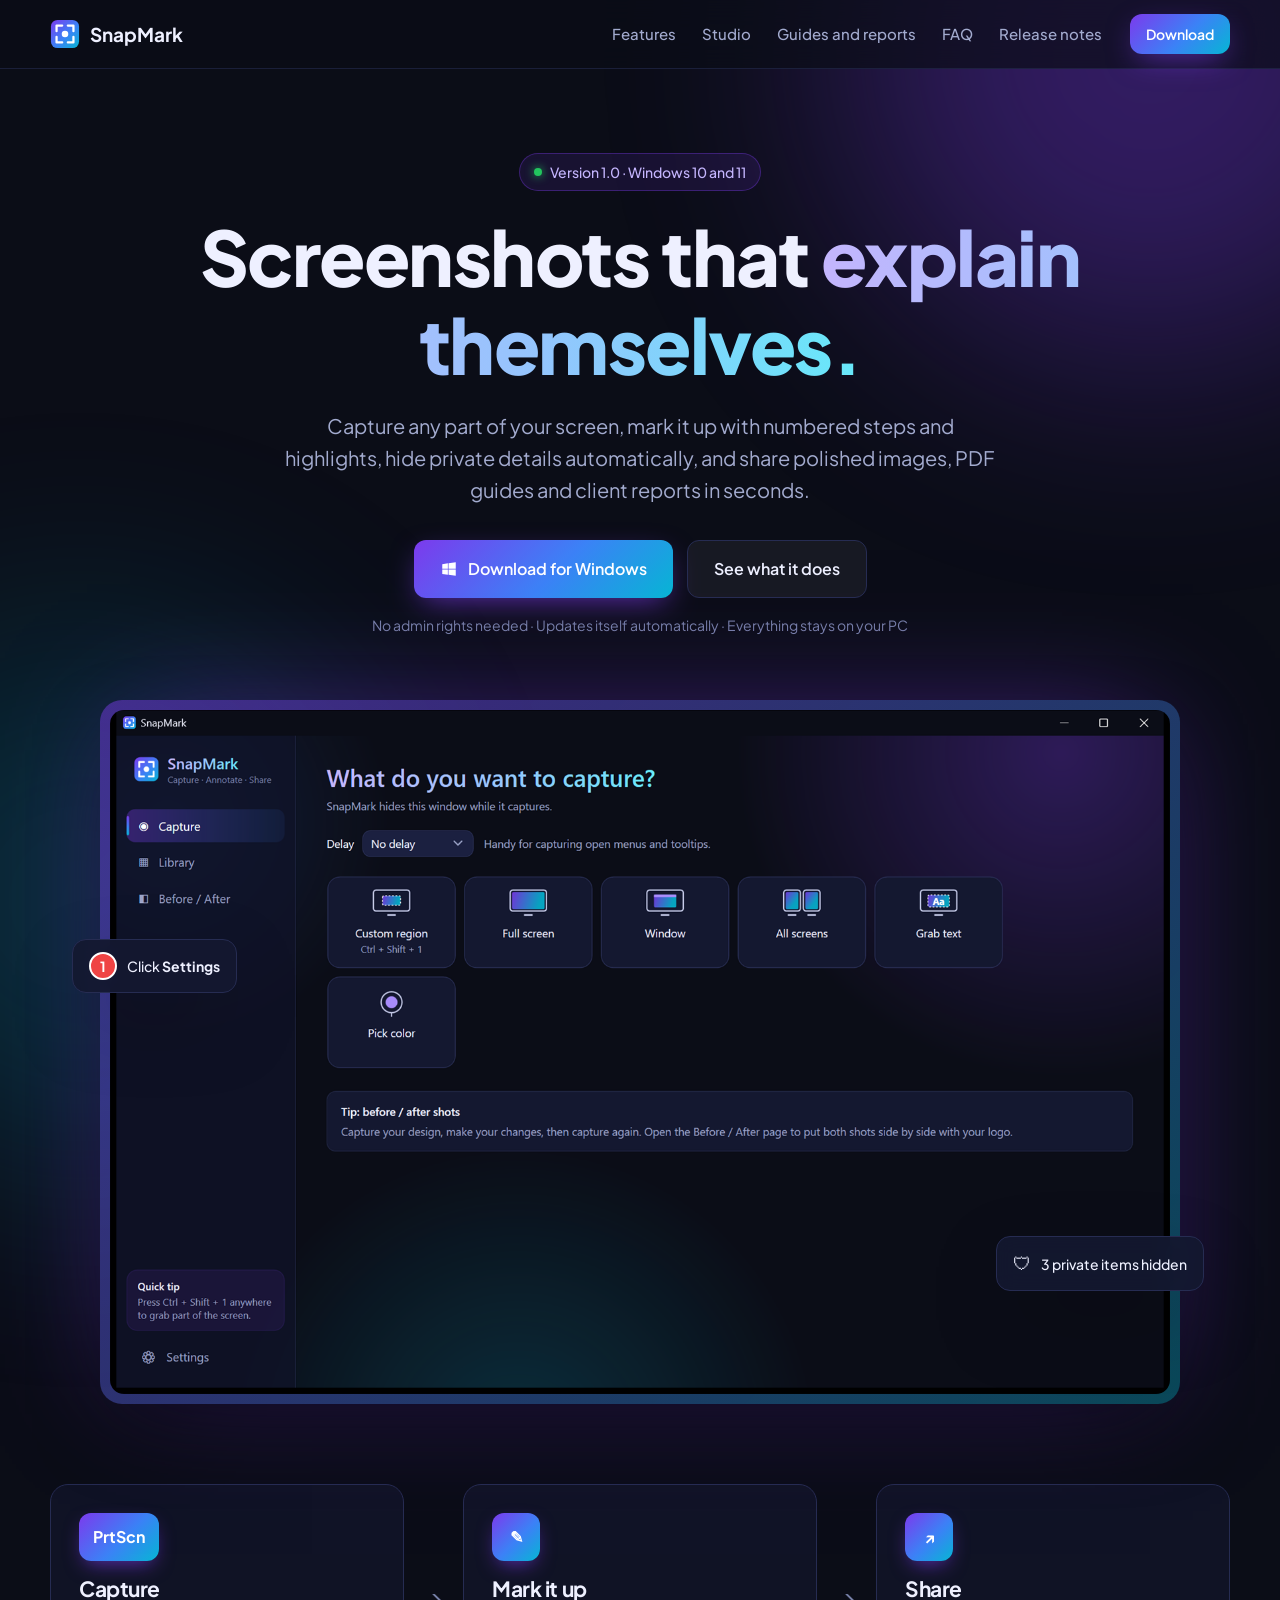
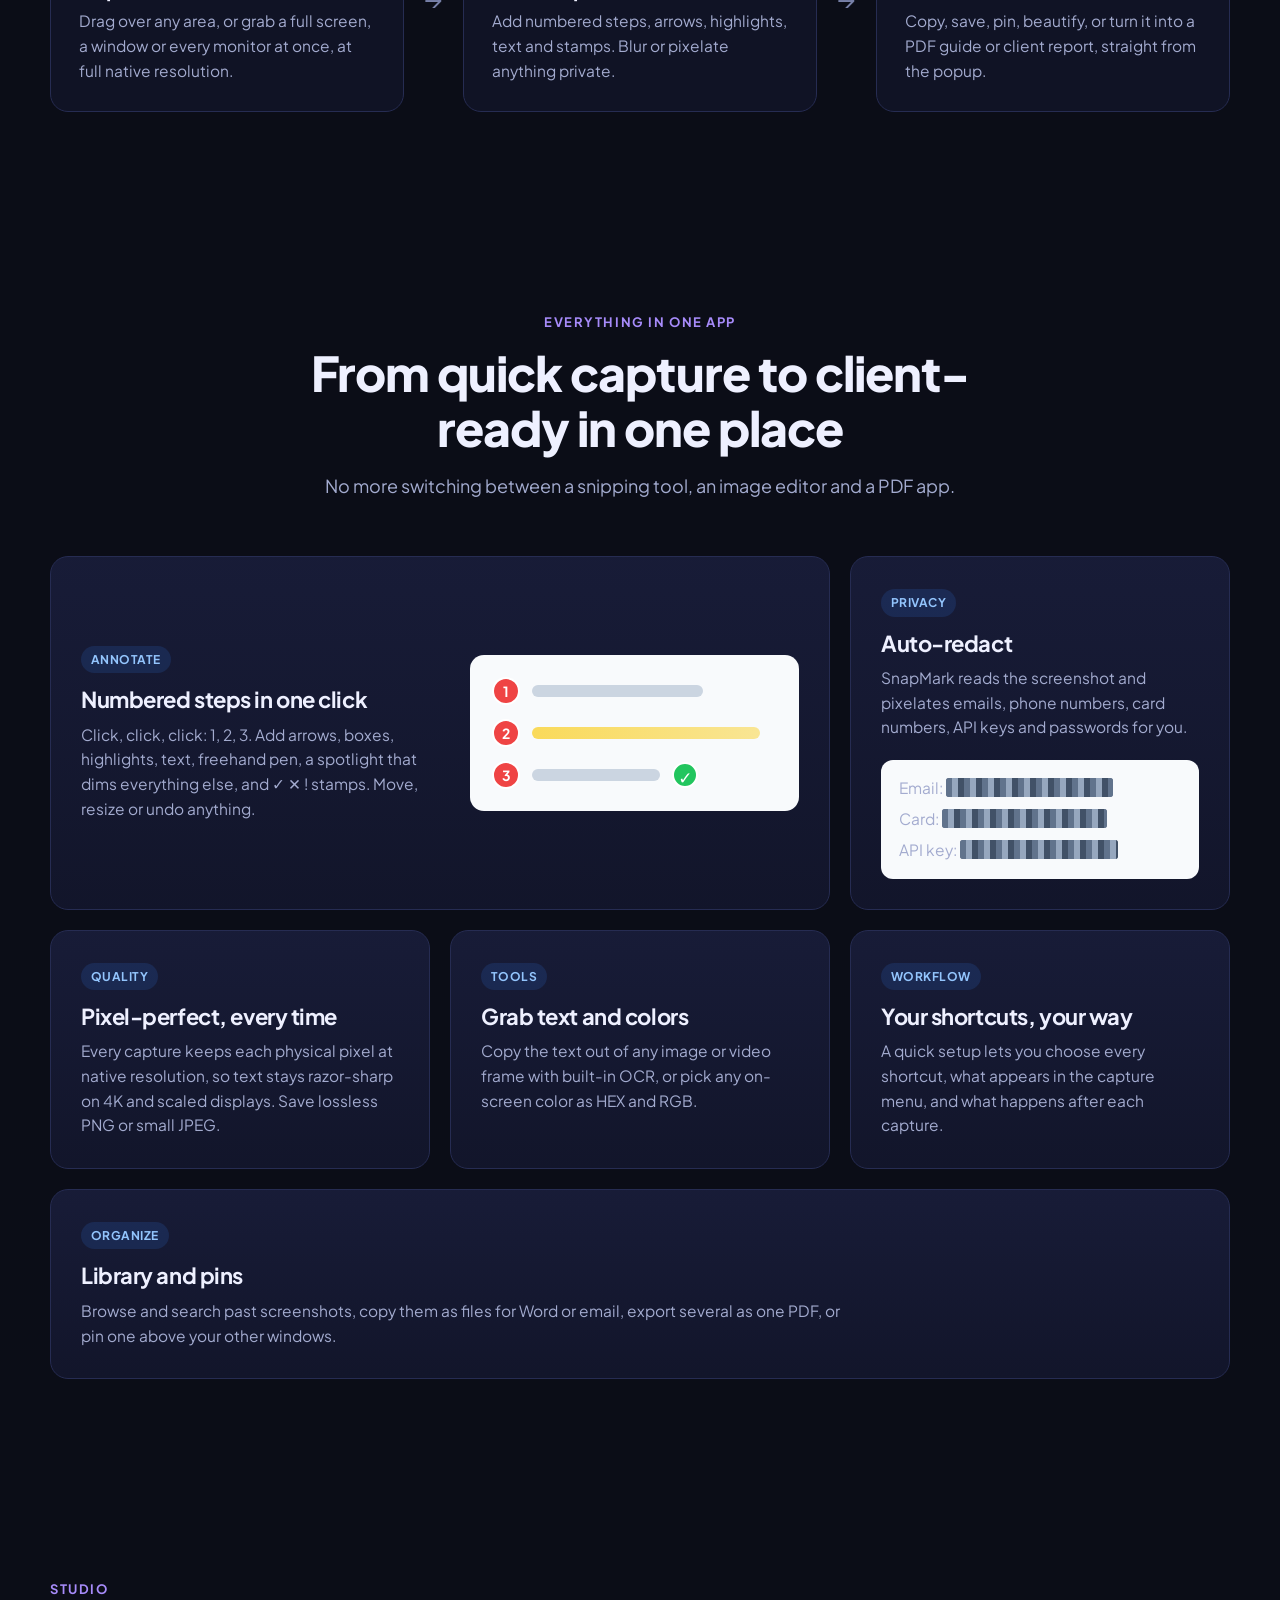
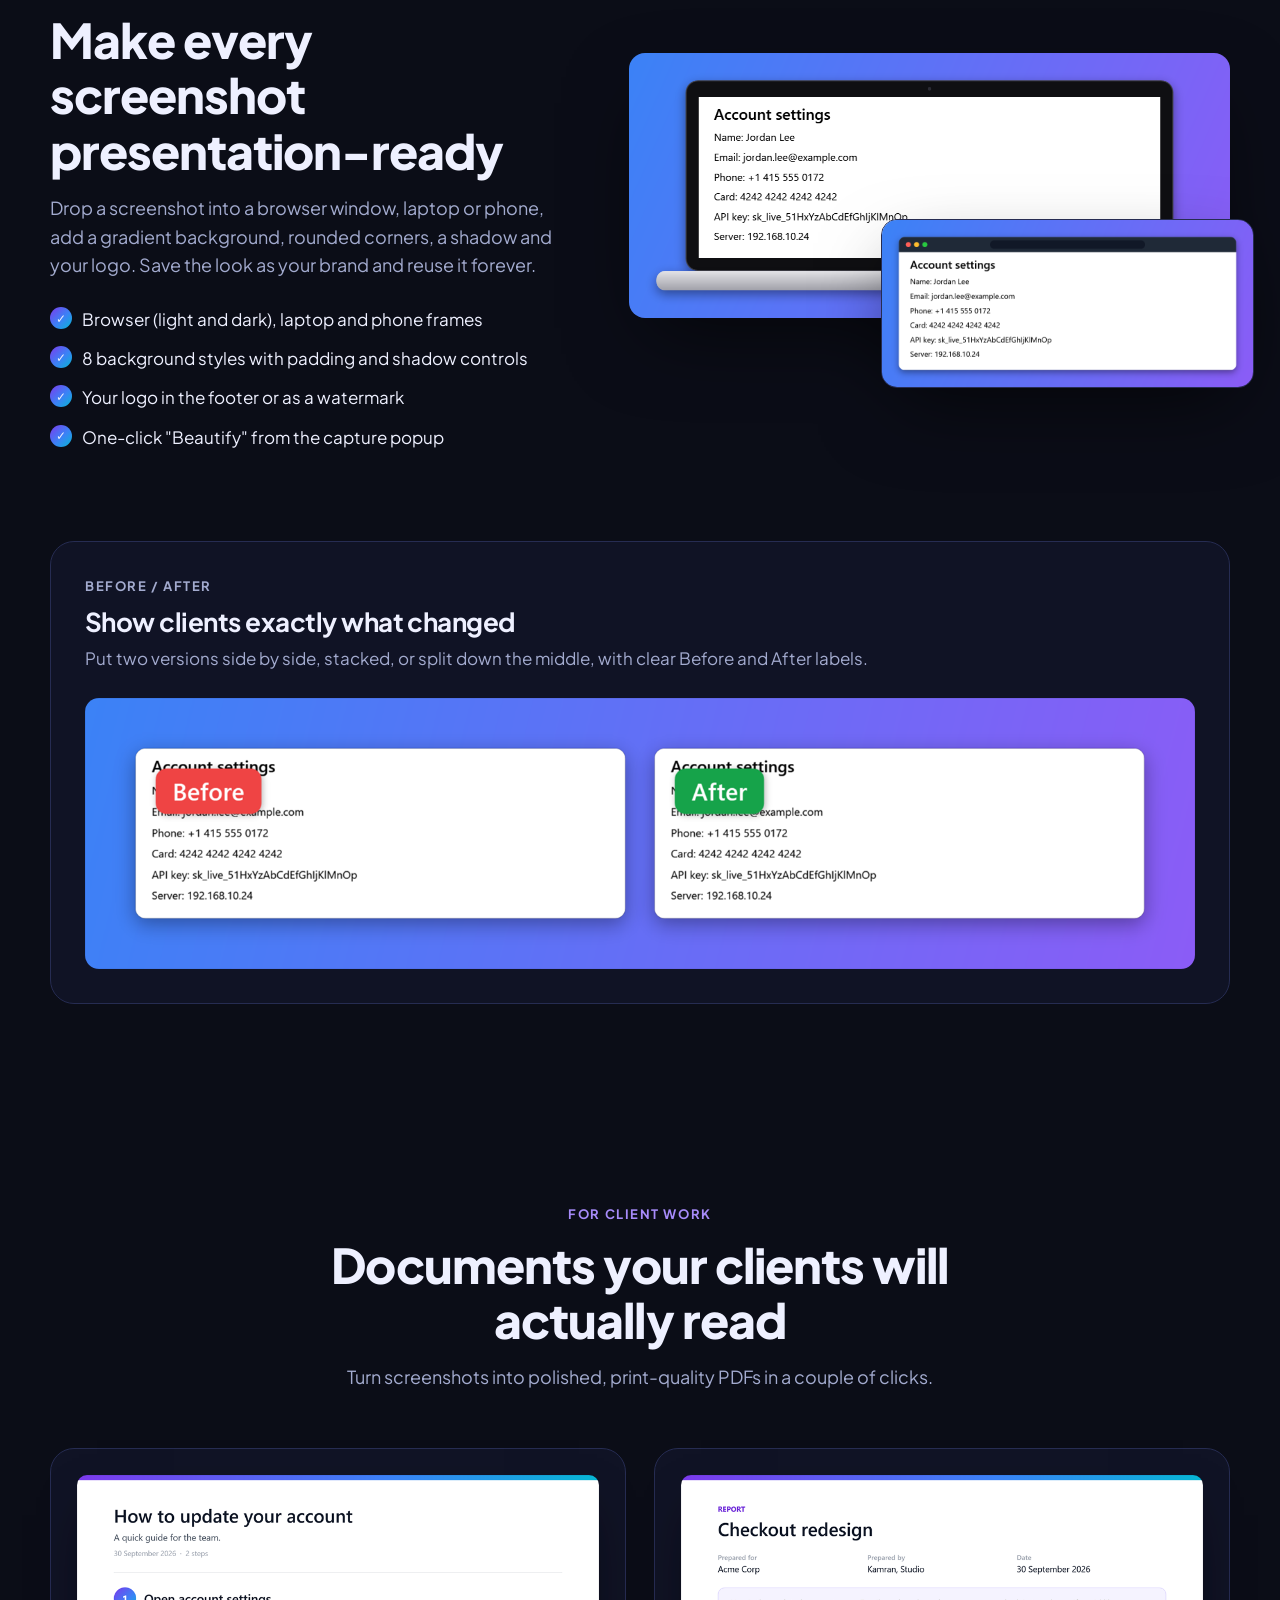
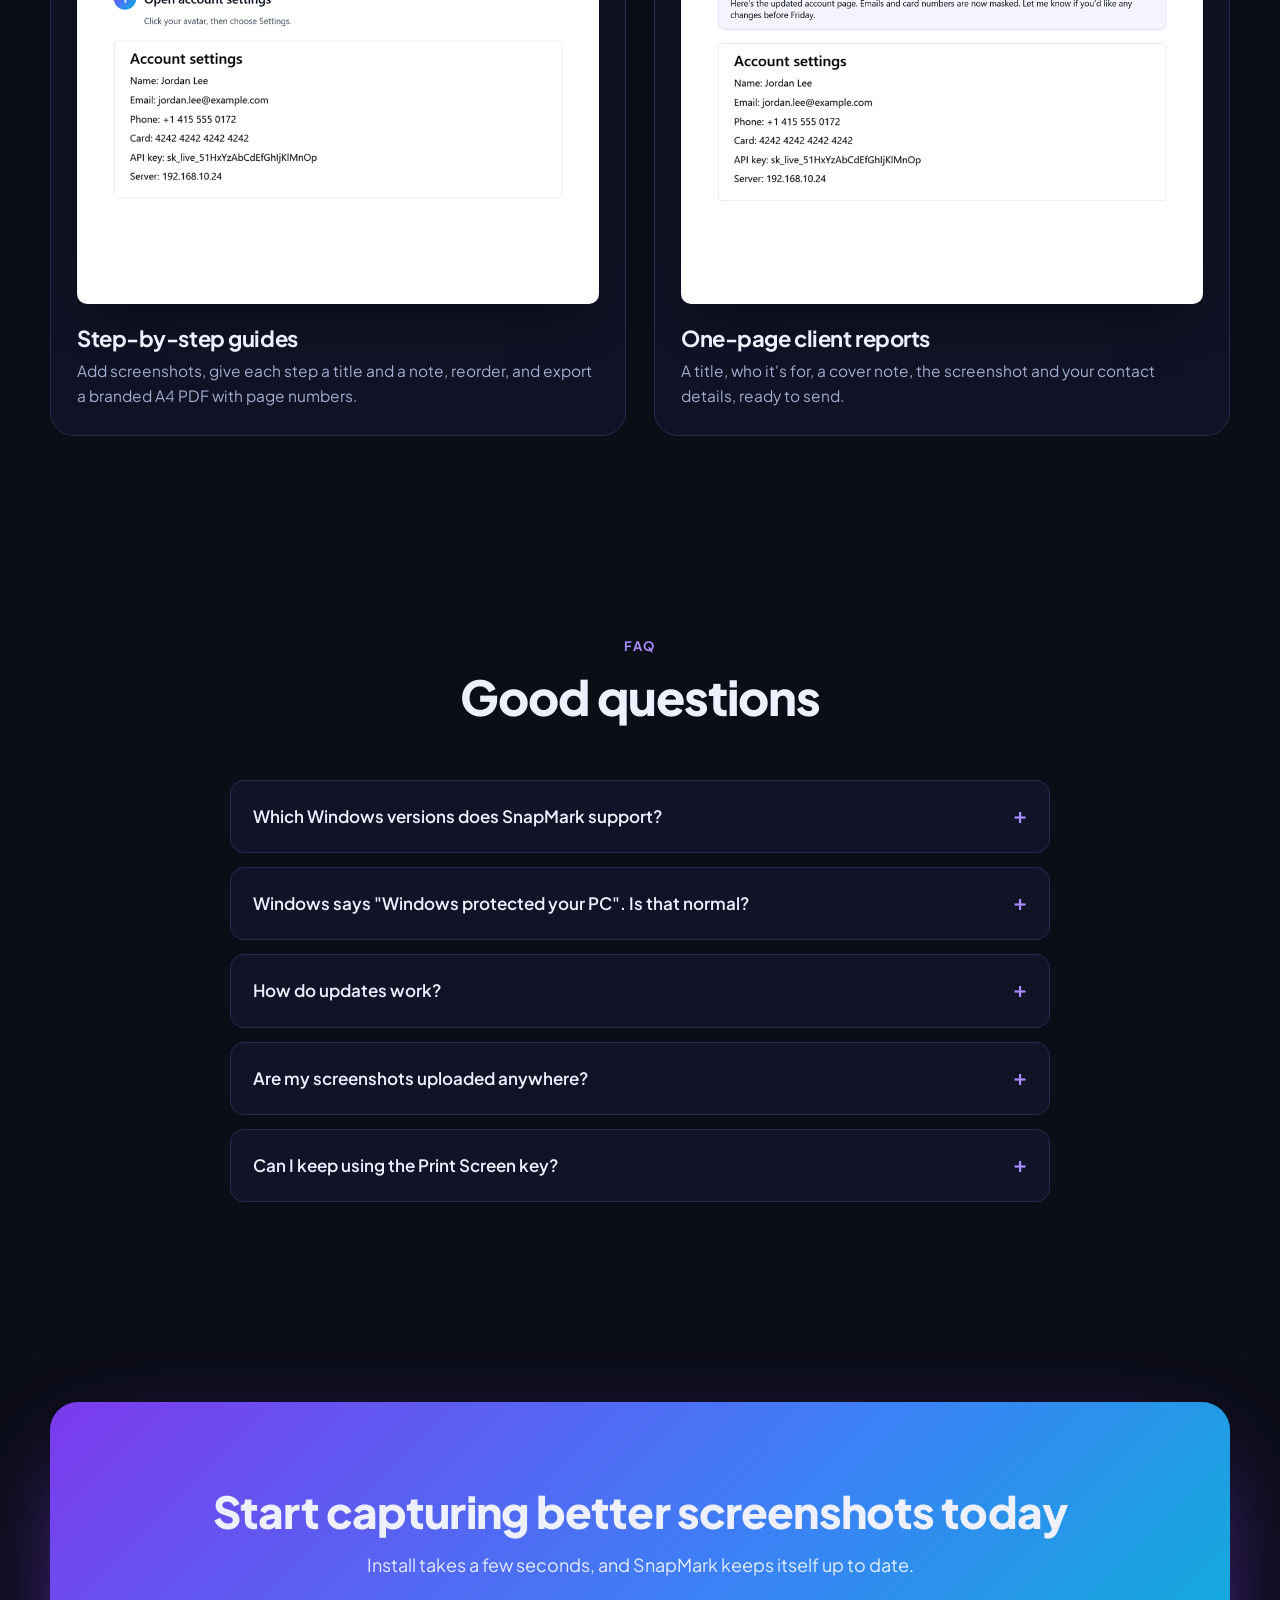
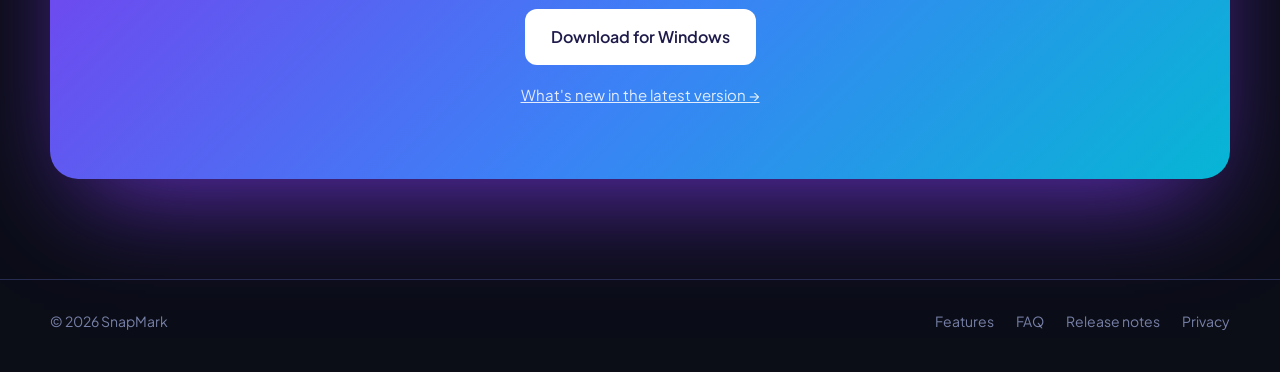
==== commit 0374c074: "Add privacy policy page for the Microsoft Store listing" ====
--- a/index.html
+++ b/index.html
@@ -277,6 +277,7 @@
         <a href="#features">Features</a>
         <a href="#faq">FAQ</a>
         <a href="changelog">Release notes</a>
+        <a href="privacy">Privacy</a>
       </nav>
     </div>
   </footer>
--- a/styles.css
+++ b/styles.css
@@ -233,6 +233,13 @@
   .release-meta { flex-direction: row; align-items: center; flex-wrap: wrap; }
 }
 
+/* Privacy and other text pages */
+.legal h2 { font-size: 22px; margin: 36px 0 10px; }
+.legal p, .legal li { color: var(--muted); }
+.legal ul { padding-left: 22px; display: grid; gap: 10px; margin: 12px 0 0; }
+.legal b { color: var(--text); }
+.legal a { color: #a78bfa; }
+
 /* Footer */
 .footer { border-top: 1px solid var(--border); padding: 30px 0 40px; color: var(--faint); font-size: 14px; }
 .footer-inner { display: flex; justify-content: space-between; gap: 20px; flex-wrap: wrap; }
